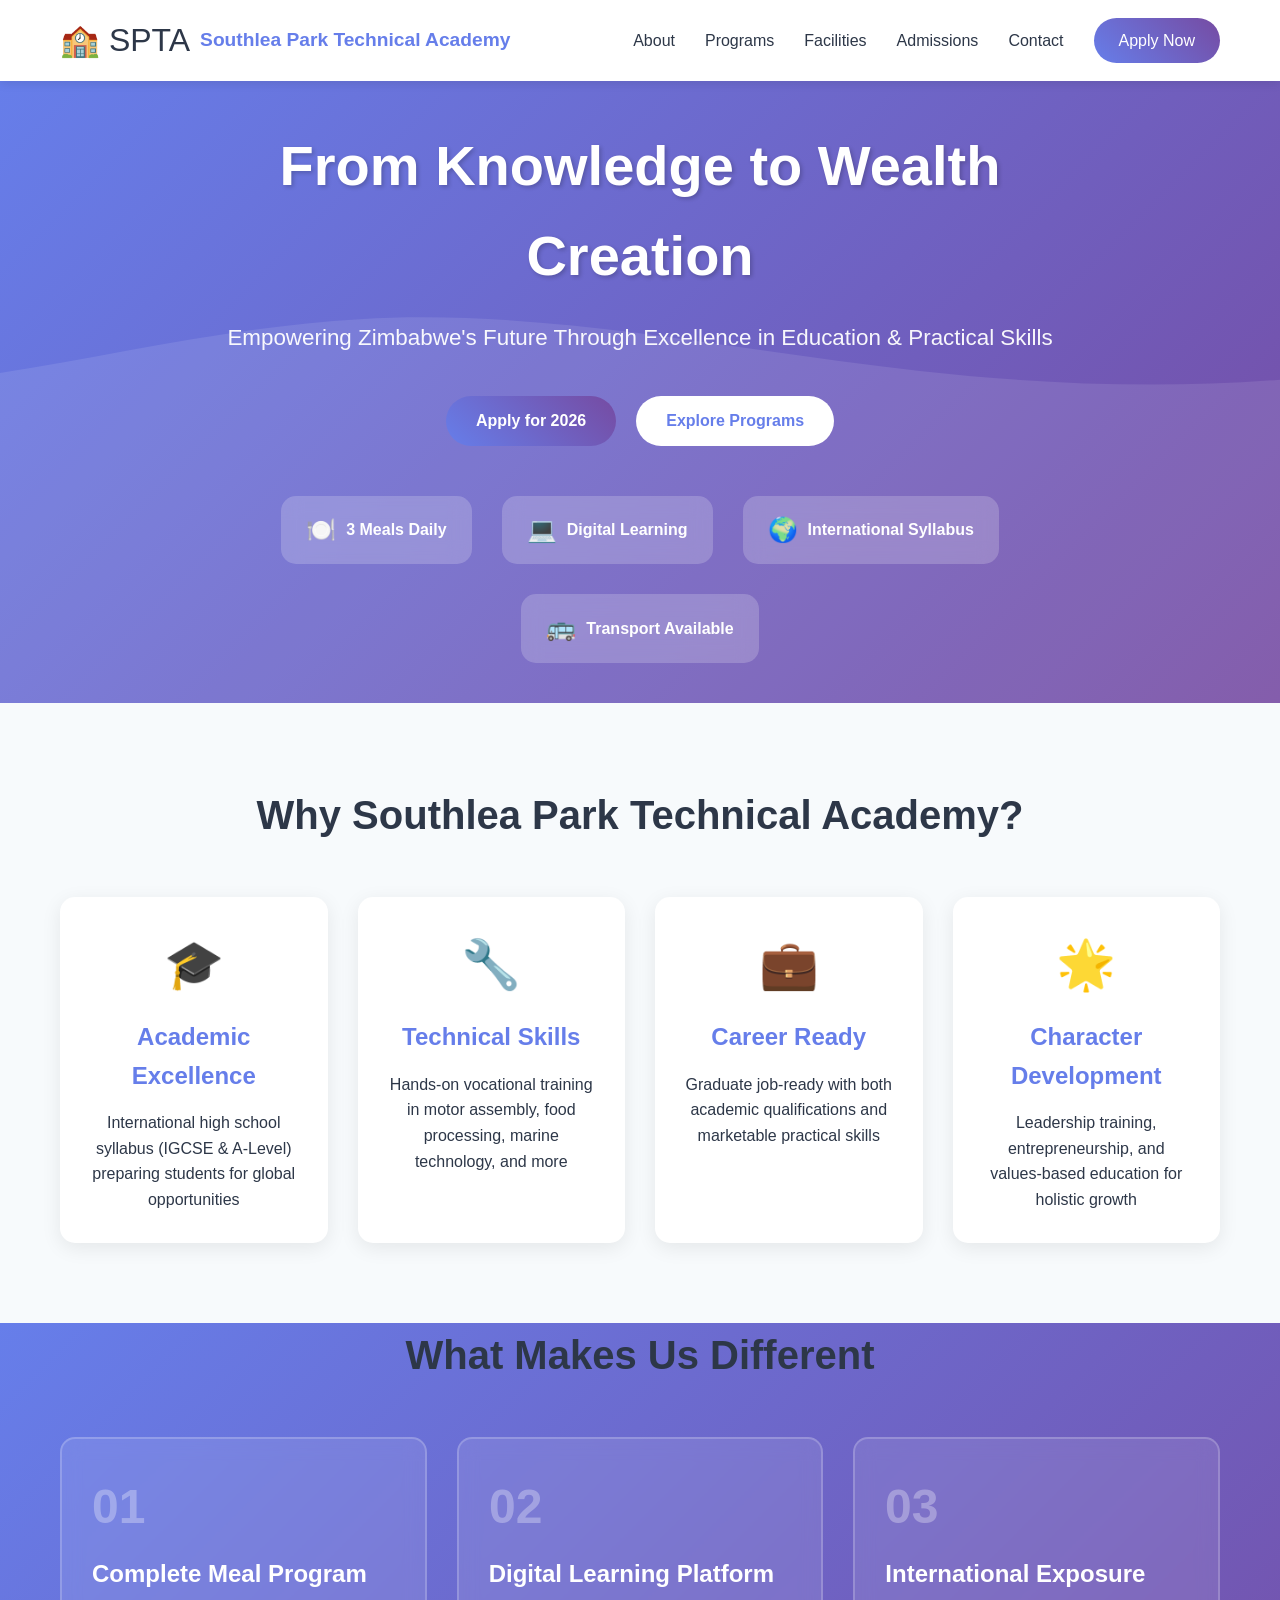
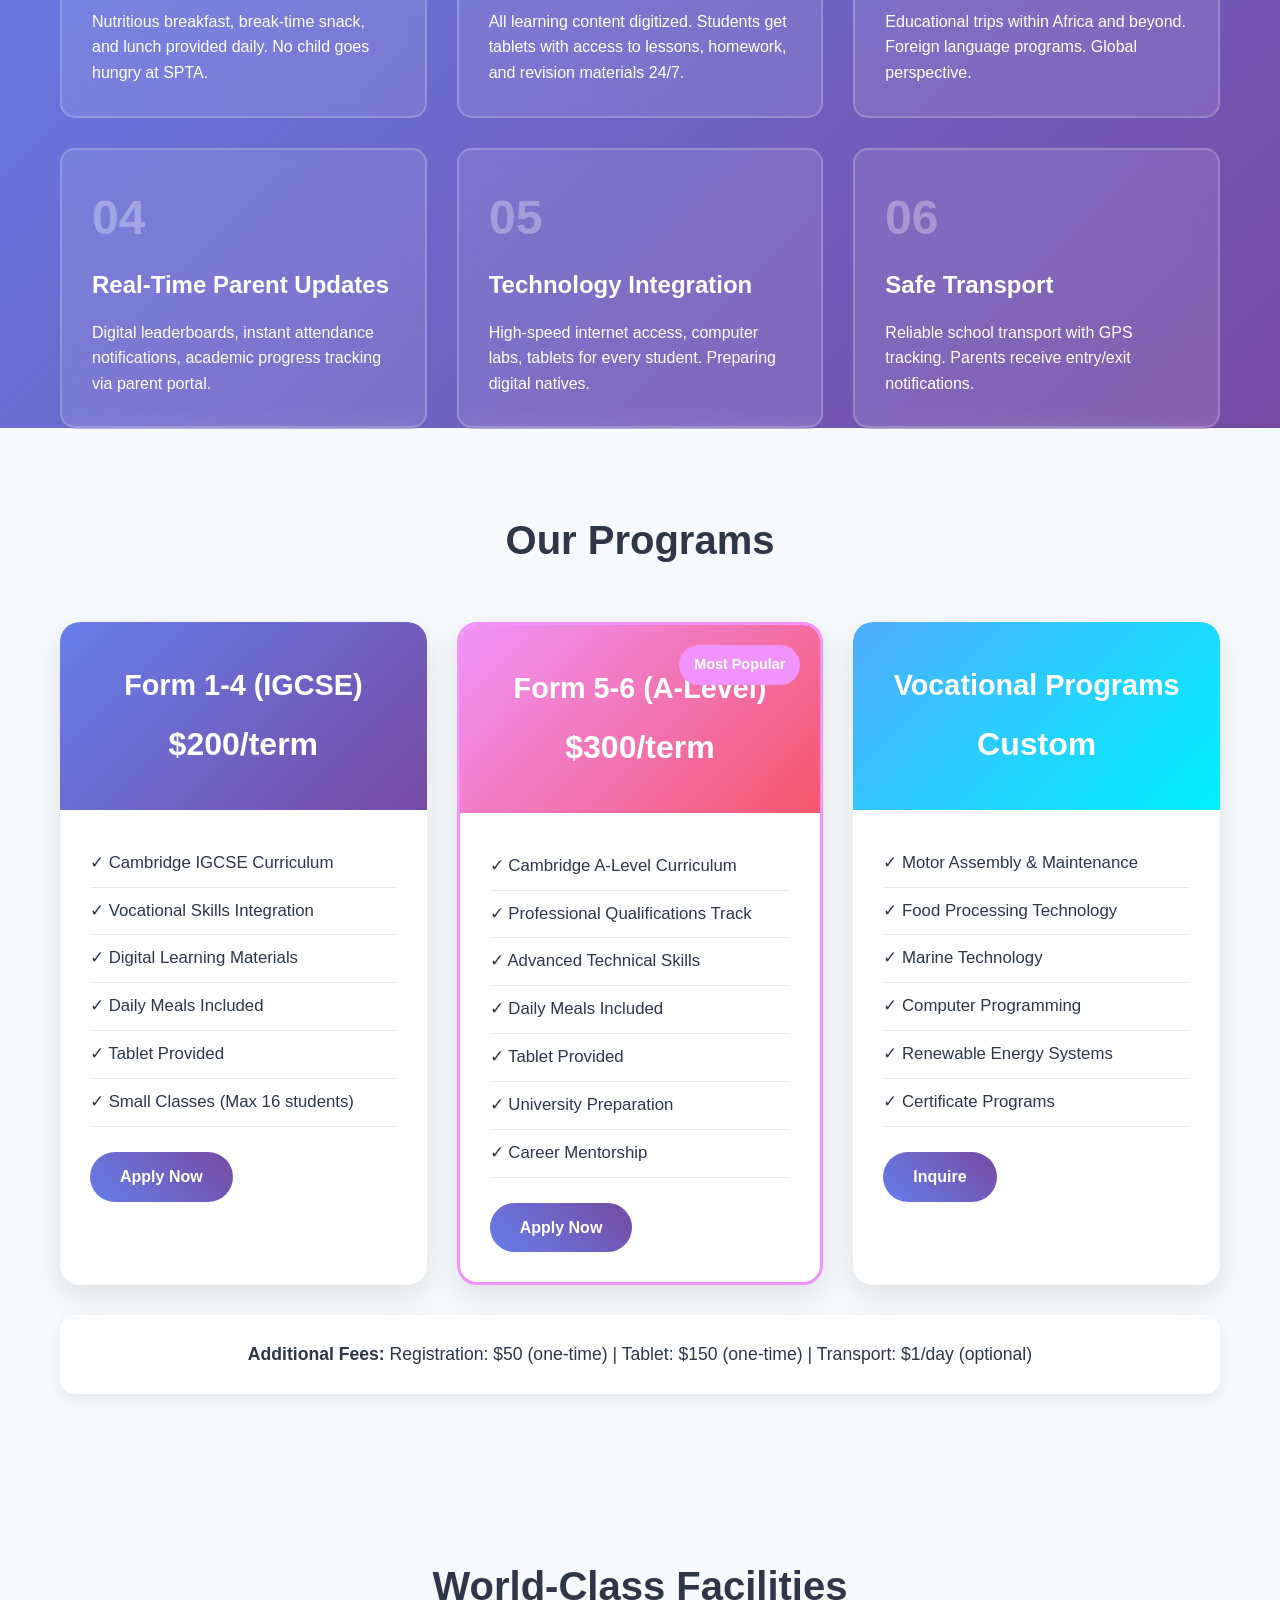
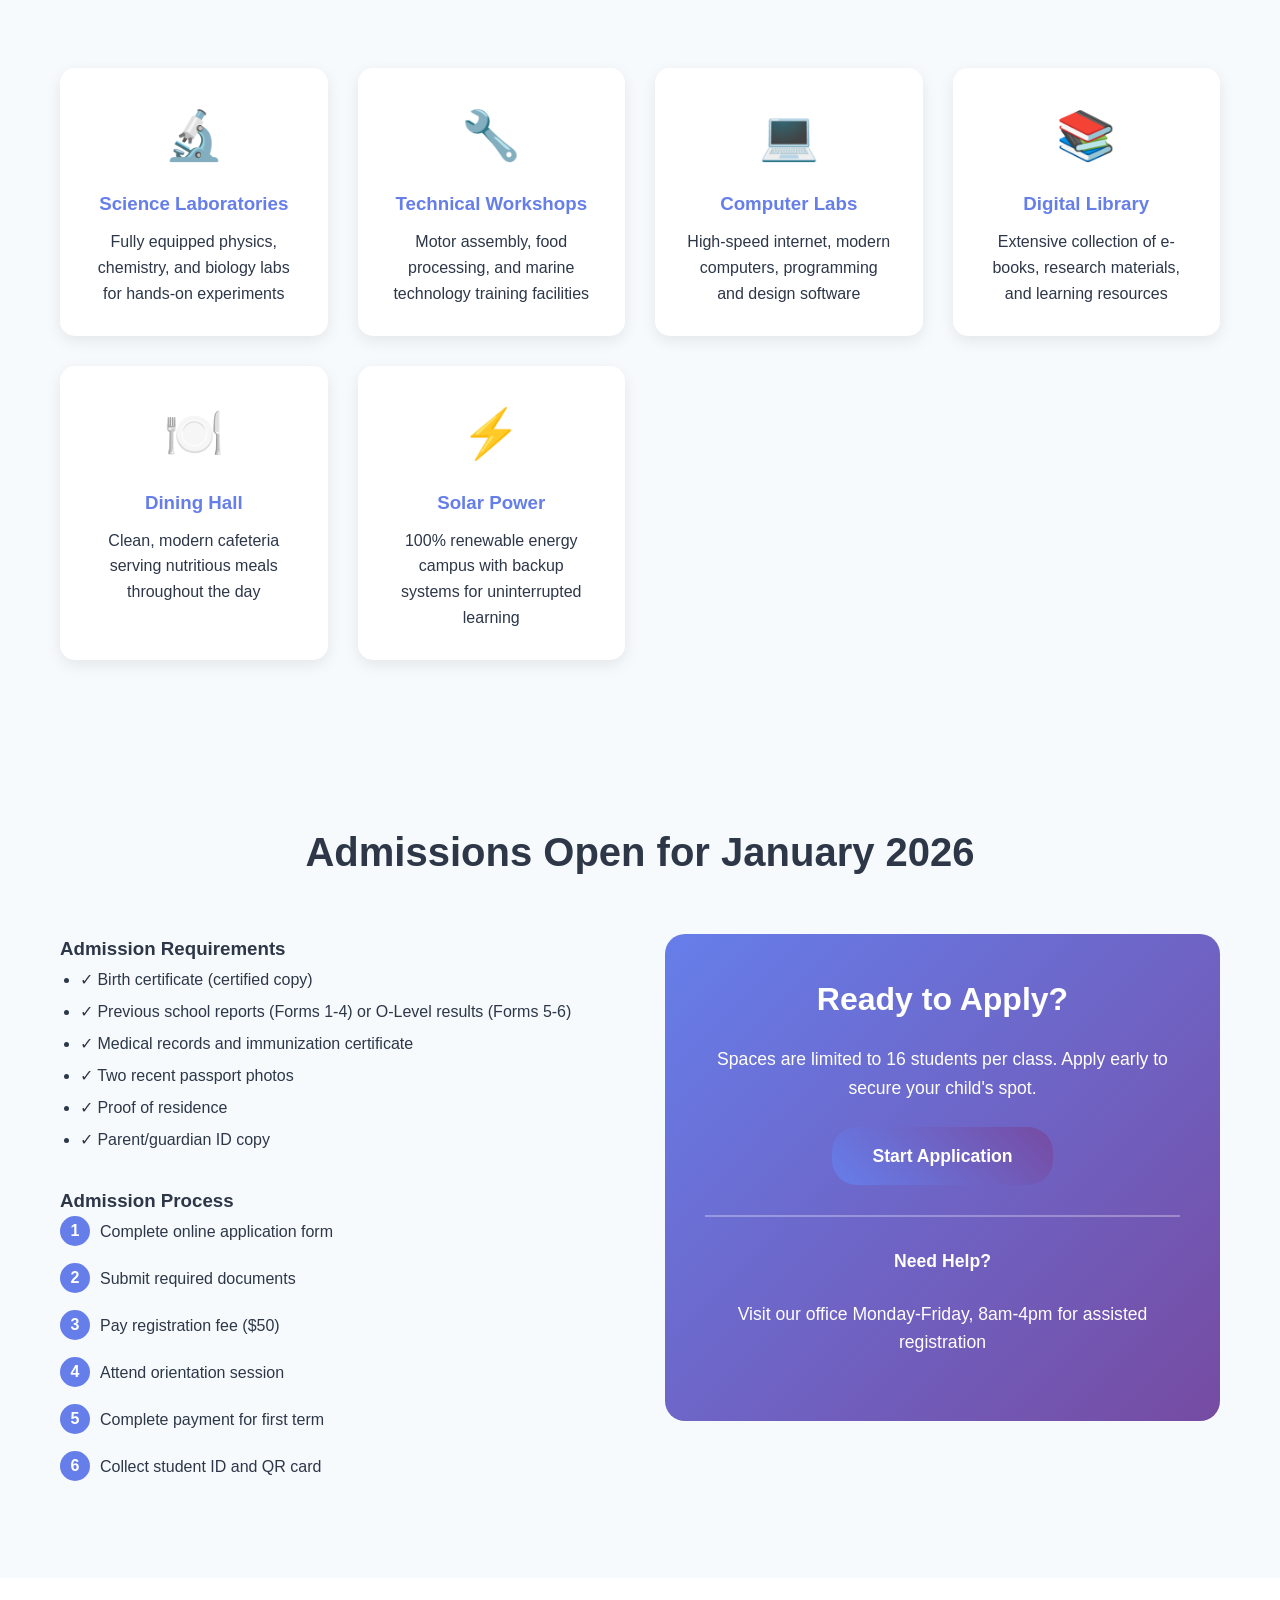
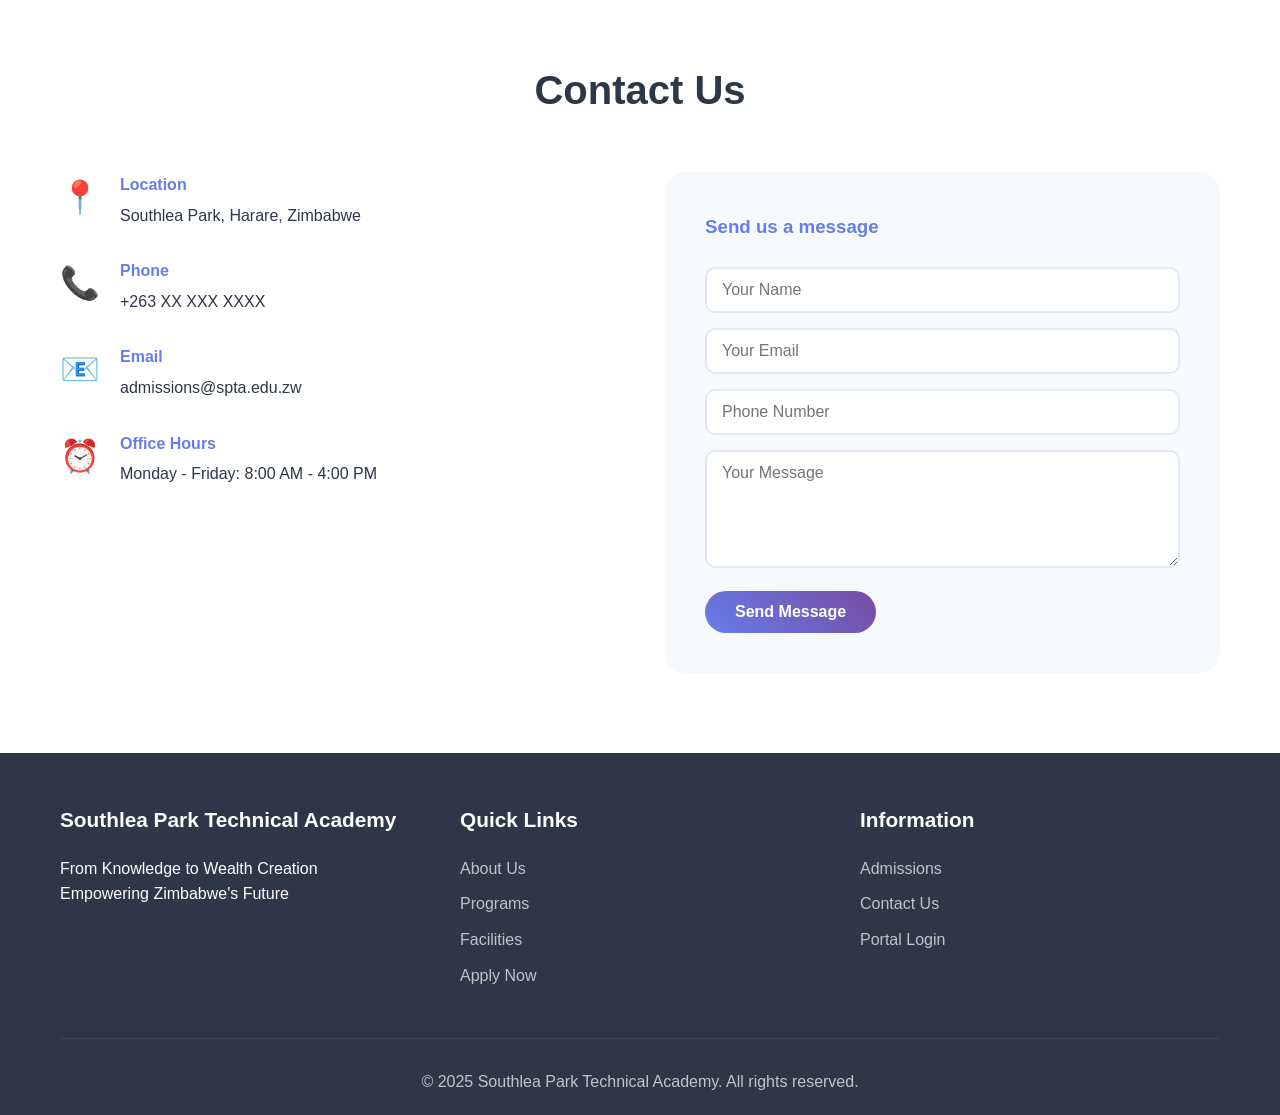
==== public/index.html @ 215d8f4e "Initial commit of school website" ====
<!DOCTYPE html>
<html lang="en">
<head>
    <meta charset="UTF-8">
    <meta name="viewport" content="width=device-width, initial-scale=1.0">
    <title>Southlea Park Technical Academy - From Knowledge to Wealth Creation</title>
    <link rel="stylesheet" href="css/styles.css">
</head>
<body>
    <!-- Navigation -->
    <nav class="navbar">
        <div class="container">
            <div class="nav-brand">
                <span class="logo">🏫 SPTA</span>
                <span class="brand-name">Southlea Park Technical Academy</span>
            </div>
            <div class="nav-links">
                <a href="#about">About</a>
                <a href="#programs">Programs</a>
                <a href="#facilities">Facilities</a>
                <a href="#admissions">Admissions</a>
                <a href="#contact">Contact</a>
                <a href="register.html" class="btn-register">Apply Now</a>
            </div>
        </div>
    </nav>

    <!-- Hero Section -->
    <section class="hero">
        <div class="hero-overlay"></div>
        <div class="hero-content">
            <h1>From Knowledge to Wealth Creation</h1>
            <p class="tagline">Empowering Zimbabwe's Future Through Excellence in Education & Practical Skills</p>
            <div class="hero-buttons">
                <a href="register.html" class="btn btn-primary">Apply for 2026</a>
                <a href="#programs" class="btn btn-secondary">Explore Programs</a>
            </div>
            <div class="hero-features">
                <div class="feature-box">
                    <span class="feature-icon">🍽️</span>
                    <span>3 Meals Daily</span>
                </div>
                <div class="feature-box">
                    <span class="feature-icon">💻</span>
                    <span>Digital Learning</span>
                </div>
                <div class="feature-box">
                    <span class="feature-icon">🌍</span>
                    <span>International Syllabus</span>
                </div>
                <div class="feature-box">
                    <span class="feature-icon">🚌</span>
                    <span>Transport Available</span>
                </div>
            </div>
        </div>
    </section>

    <!-- About Section -->
    <section id="about" class="section">
        <div class="container">
            <h2 class="section-title">Why Southlea Park Technical Academy?</h2>
            <div class="about-grid">
                <div class="about-card">
                    <div class="card-icon">🎓</div>
                    <h3>Academic Excellence</h3>
                    <p>International high school syllabus (IGCSE & A-Level) preparing students for global opportunities</p>
                </div>
                <div class="about-card">
                    <div class="card-icon">🔧</div>
                    <h3>Technical Skills</h3>
                    <p>Hands-on vocational training in motor assembly, food processing, marine technology, and more</p>
                </div>
                <div class="about-card">
                    <div class="card-icon">💼</div>
                    <h3>Career Ready</h3>
                    <p>Graduate job-ready with both academic qualifications and marketable practical skills</p>
                </div>
                <div class="about-card">
                    <div class="card-icon">🌟</div>
                    <h3>Character Development</h3>
                    <p>Leadership training, entrepreneurship, and values-based education for holistic growth</p>
                </div>
            </div>
        </div>
    </section>

    <!-- Differentiators Section -->
    <section class="differentiators">
        <div class="container">
            <h2 class="section-title">What Makes Us Different</h2>
            <div class="diff-grid">
                <div class="diff-item">
                    <span class="diff-number">01</span>
                    <h3>Complete Meal Program</h3>
                    <p>Nutritious breakfast, break-time snack, and lunch provided daily. No child goes hungry at SPTA.</p>
                </div>
                <div class="diff-item">
                    <span class="diff-number">02</span>
                    <h3>Digital Learning Platform</h3>
                    <p>All learning content digitized. Students get tablets with access to lessons, homework, and revision materials 24/7.</p>
                </div>
                <div class="diff-item">
                    <span class="diff-number">03</span>
                    <h3>International Exposure</h3>
                    <p>Educational trips within Africa and beyond. Foreign language programs. Global perspective.</p>
                </div>
                <div class="diff-item">
                    <span class="diff-number">04</span>
                    <h3>Real-Time Parent Updates</h3>
                    <p>Digital leaderboards, instant attendance notifications, academic progress tracking via parent portal.</p>
                </div>
                <div class="diff-item">
                    <span class="diff-number">05</span>
                    <h3>Technology Integration</h3>
                    <p>High-speed internet access, computer labs, tablets for every student. Preparing digital natives.</p>
                </div>
                <div class="diff-item">
                    <span class="diff-number">06</span>
                    <h3>Safe Transport</h3>
                    <p>Reliable school transport with GPS tracking. Parents receive entry/exit notifications.</p>
                </div>
            </div>
        </div>
    </section>

    <!-- Programs Section -->
    <section id="programs" class="section programs-section">
        <div class="container">
            <h2 class="section-title">Our Programs</h2>
            <div class="programs-grid">
                <div class="program-card">
                    <div class="program-header" style="background: linear-gradient(135deg, #667eea 0%, #764ba2 100%);">
                        <h3>Form 1-4 (IGCSE)</h3>
                        <p class="price">$200/term</p>
                    </div>
                    <div class="program-body">
                        <ul class="program-features">
                            <li>✓ Cambridge IGCSE Curriculum</li>
                            <li>✓ Vocational Skills Integration</li>
                            <li>✓ Digital Learning Materials</li>
                            <li>✓ Daily Meals Included</li>
                            <li>✓ Tablet Provided</li>
                            <li>✓ Small Classes (Max 16 students)</li>
                        </ul>
                        <a href="register.html" class="btn btn-primary">Apply Now</a>
                    </div>
                </div>

                <div class="program-card featured">
                    <div class="featured-badge">Most Popular</div>
                    <div class="program-header" style="background: linear-gradient(135deg, #f093fb 0%, #f5576c 100%);">
                        <h3>Form 5-6 (A-Level)</h3>
                        <p class="price">$300/term</p>
                    </div>
                    <div class="program-body">
                        <ul class="program-features">
                            <li>✓ Cambridge A-Level Curriculum</li>
                            <li>✓ Professional Qualifications Track</li>
                            <li>✓ Advanced Technical Skills</li>
                            <li>✓ Daily Meals Included</li>
                            <li>✓ Tablet Provided</li>
                            <li>✓ University Preparation</li>
                            <li>✓ Career Mentorship</li>
                        </ul>
                        <a href="register.html" class="btn btn-primary">Apply Now</a>
                    </div>
                </div>

                <div class="program-card">
                    <div class="program-header" style="background: linear-gradient(135deg, #4facfe 0%, #00f2fe 100%);">
                        <h3>Vocational Programs</h3>
                        <p class="price">Custom</p>
                    </div>
                    <div class="program-body">
                        <ul class="program-features">
                            <li>✓ Motor Assembly & Maintenance</li>
                            <li>✓ Food Processing Technology</li>
                            <li>✓ Marine Technology</li>
                            <li>✓ Computer Programming</li>
                            <li>✓ Renewable Energy Systems</li>
                            <li>✓ Certificate Programs</li>
                        </ul>
                        <a href="register.html" class="btn btn-primary">Inquire</a>
                    </div>
                </div>
            </div>

            <div class="pricing-note">
                <p><strong>Additional Fees:</strong> Registration: $50 (one-time) | Tablet: $150 (one-time) | Transport: $1/day (optional)</p>
            </div>
        </div>
    </section>

    <!-- Facilities Section -->
    <section id="facilities" class="section">
        <div class="container">
            <h2 class="section-title">World-Class Facilities</h2>
            <div class="facilities-grid">
                <div class="facility-card">
                    <span class="facility-icon">🔬</span>
                    <h3>Science Laboratories</h3>
                    <p>Fully equipped physics, chemistry, and biology labs for hands-on experiments</p>
                </div>
                <div class="facility-card">
                    <span class="facility-icon">🔧</span>
                    <h3>Technical Workshops</h3>
                    <p>Motor assembly, food processing, and marine technology training facilities</p>
                </div>
                <div class="facility-card">
                    <span class="facility-icon">💻</span>
                    <h3>Computer Labs</h3>
                    <p>High-speed internet, modern computers, programming and design software</p>
                </div>
                <div class="facility-card">
                    <span class="facility-icon">📚</span>
                    <h3>Digital Library</h3>
                    <p>Extensive collection of e-books, research materials, and learning resources</p>
                </div>
                <div class="facility-card">
                    <span class="facility-icon">🍽️</span>
                    <h3>Dining Hall</h3>
                    <p>Clean, modern cafeteria serving nutritious meals throughout the day</p>
                </div>
                <div class="facility-card">
                    <span class="facility-icon">⚡</span>
                    <h3>Solar Power</h3>
                    <p>100% renewable energy campus with backup systems for uninterrupted learning</p>
                </div>
            </div>
        </div>
    </section>

    <!-- Admissions Section -->
    <section id="admissions" class="section admissions-section">
        <div class="container">
            <h2 class="section-title">Admissions Open for January 2026</h2>
            <div class="admissions-content">
                <div class="admissions-info">
                    <h3>Admission Requirements</h3>
                    <ul class="requirements-list">
                        <li>✓ Birth certificate (certified copy)</li>
                        <li>✓ Previous school reports (Forms 1-4) or O-Level results (Forms 5-6)</li>
                        <li>✓ Medical records and immunization certificate</li>
                        <li>✓ Two recent passport photos</li>
                        <li>✓ Proof of residence</li>
                        <li>✓ Parent/guardian ID copy</li>
                    </ul>
                    
                    <h3 style="margin-top: 30px;">Admission Process</h3>
                    <ol class="process-list">
                        <li>Complete online application form</li>
                        <li>Submit required documents</li>
                        <li>Pay registration fee ($50)</li>
                        <li>Attend orientation session</li>
                        <li>Complete payment for first term</li>
                        <li>Collect student ID and QR card</li>
                    </ol>
                </div>
                
                <div class="admissions-cta">
                    <div class="cta-box">
                        <h3>Ready to Apply?</h3>
                        <p>Spaces are limited to 16 students per class. Apply early to secure your child's spot.</p>
                        <a href="register.html" class="btn btn-large btn-primary">Start Application</a>
                        
                        <div class="cta-note">
                            <p><strong>Need Help?</strong></p>
                            <p>Visit our office Monday-Friday, 8am-4pm for assisted registration</p>
                        </div>
                    </div>
                </div>
            </div>
        </div>
    </section>

    <!-- Contact Section -->
    <section id="contact" class="section contact-section">
        <div class="container">
            <h2 class="section-title">Contact Us</h2>
            <div class="contact-grid">
                <div class="contact-info">
                    <div class="contact-item">
                        <span class="contact-icon">📍</span>
                        <div>
                            <h4>Location</h4>
                            <p>Southlea Park, Harare, Zimbabwe</p>
                        </div>
                    </div>
                    <div class="contact-item">
                        <span class="contact-icon">📞</span>
                        <div>
                            <h4>Phone</h4>
                            <p>+263 XX XXX XXXX</p>
                        </div>
                    </div>
                    <div class="contact-item">
                        <span class="contact-icon">📧</span>
                        <div>
                            <h4>Email</h4>
                            <p>admissions@spta.edu.zw</p>
                        </div>
                    </div>
                    <div class="contact-item">
                        <span class="contact-icon">⏰</span>
                        <div>
                            <h4>Office Hours</h4>
                            <p>Monday - Friday: 8:00 AM - 4:00 PM</p>
                        </div>
                    </div>
                </div>
                
                <div class="contact-form">
                    <h3>Send us a message</h3>
                    <form id="contactForm">
                        <input type="text" placeholder="Your Name" required>
                        <input type="email" placeholder="Your Email" required>
                        <input type="tel" placeholder="Phone Number" required>
                        <textarea rows="5" placeholder="Your Message" required></textarea>
                        <button type="submit" class="btn btn-primary">Send Message</button>
                    </form>
                </div>
            </div>
        </div>
    </section>

    <!-- Footer -->
    <footer class="footer">
        <div class="container">
            <div class="footer-content">
                <div class="footer-section">
                    <h4>Southlea Park Technical Academy</h4>
                    <p>From Knowledge to Wealth Creation</p>
                    <p>Empowering Zimbabwe's Future</p>
                </div>
                <div class="footer-section">
                    <h4>Quick Links</h4>
                    <a href="#about">About Us</a>
                    <a href="#programs">Programs</a>
                    <a href="#facilities">Facilities</a>
                    <a href="register.html">Apply Now</a>
                </div>
                <div class="footer-section">
                    <h4>Information</h4>
                    <a href="#admissions">Admissions</a>
                    <a href="#contact">Contact Us</a>
                    <a href="login.html">Portal Login</a>
                </div>
            </div>
            <div class="footer-bottom">
                <p>&copy; 2025 Southlea Park Technical Academy. All rights reserved.</p>
            </div>
        </div>
    </footer>

    <script src="js/public.js"></script>
</body>
</html>
---- public/css/styles.css ----
/* ===== GLOBAL STYLES ===== */
* {
    margin: 0;
    padding: 0;
    box-sizing: border-box;
}

:root {
    --primary: #667eea;
    --primary-dark: #5a67d8;
    --secondary: #764ba2;
    --accent: #f093fb;
    --success: #00b894;
    --warning: #fdcb6e;
    --danger: #ff6b6b;
    --dark: #2d3748;
    --light: #f7fafc;
    --gray: #e2e8f0;
}

body {
    font-family: 'Segoe UI', Tahoma, Geneva, Verdana, sans-serif;
    line-height: 1.6;
    color: var(--dark);
    background: var(--light);
}

.container {
    max-width: 1200px;
    margin: 0 auto;
    padding: 0 20px;
}

/* ===== NAVIGATION ===== */
.navbar {
    background: white;
    box-shadow: 0 2px 10px rgba(0,0,0,0.1);
    position: sticky;
    top: 0;
    z-index: 1000;
    padding: 15px 0;
}

.navbar .container {
    display: flex;
    justify-content: space-between;
    align-items: center;
}

.nav-brand {
    display: flex;
    align-items: center;
    gap: 10px;
}

.logo {
    font-size: 2rem;
}

.brand-name {
    font-weight: 700;
    font-size: 1.2rem;
    color: var(--primary);
}

.nav-links {
    display: flex;
    gap: 30px;
    align-items: center;
}

.nav-links a {
    text-decoration: none;
    color: var(--dark);
    font-weight: 500;
    transition: color 0.3s;
}

.nav-links a:hover {
    color: var(--primary);
}

.btn-register {
    background: linear-gradient(45deg, var(--primary), var(--secondary));
    color: white !important;
    padding: 10px 25px;
    border-radius: 25px;
    font-weight: 600;
}

/* ===== HERO SECTION ===== */
.hero {
    position: relative;
    min-height: 600px;
    background: linear-gradient(135deg, #667eea 0%, #764ba2 100%);
    display: flex;
    align-items: center;
    justify-content: center;
    text-align: center;
    color: white;
    overflow: hidden;
}

.hero-overlay {
    position: absolute;
    top: 0;
    left: 0;
    right: 0;
    bottom: 0;
    background: url('data:image/svg+xml,<svg xmlns="http://www.w3.org/2000/svg" viewBox="0 0 1440 320"><path fill="%23ffffff" fill-opacity="0.1" d="M0,96L48,112C96,128,192,160,288,160C384,160,480,128,576,122.7C672,117,768,139,864,149.3C960,160,1056,160,1152,138.7C1248,117,1344,75,1392,53.3L1440,32L1440,320L1392,320C1344,320,1248,320,1152,320C1056,320,960,320,864,320C768,320,672,320,576,320C480,320,384,320,288,320C192,320,96,320,48,320L0,320Z"></path></svg>') no-repeat bottom;
    background-size: cover;
}

.hero-content {
    position: relative;
    z-index: 1;
    max-width: 900px;
    padding: 40px 20px;
}

.hero h1 {
    font-size: 3.5rem;
    font-weight: 800;
    margin-bottom: 20px;
    text-shadow: 2px 2px 4px rgba(0,0,0,0.2);
}

.tagline {
    font-size: 1.4rem;
    margin-bottom: 40px;
    opacity: 0.95;
}

.hero-buttons {
    display: flex;
    gap: 20px;
    justify-content: center;
    margin-bottom: 50px;
}

.hero-features {
    display: flex;
    gap: 30px;
    justify-content: center;
    flex-wrap: wrap;
}

.feature-box {
    background: rgba(255,255,255,0.2);
    backdrop-filter: blur(10px);
    padding: 15px 25px;
    border-radius: 15px;
    display: flex;
    align-items: center;
    gap: 10px;
    font-weight: 600;
}

.feature-icon {
    font-size: 1.5rem;
}

/* ===== BUTTONS ===== */
.btn {
    display: inline-block;
    padding: 12px 30px;
    border-radius: 25px;
    font-weight: 600;
    text-decoration: none;
    transition: all 0.3s ease;
    border: none;
    cursor: pointer;
    font-size: 1rem;
}

.btn-primary {
    background: linear-gradient(45deg, var(--primary), var(--secondary));
    color: white;
}

.btn-primary:hover {
    transform: translateY(-2px);
    box-shadow: 0 10px 25px rgba(102, 126, 234, 0.4);
}

.btn-secondary {
    background: white;
    color: var(--primary);
}

.btn-secondary:hover {
    background: var(--light);
}

.btn-large {
    padding: 15px 40px;
    font-size: 1.1rem;
}

/* ===== SECTIONS ===== */
.section {
    padding: 80px 0;
}

.section-title {
    text-align: center;
    font-size: 2.5rem;
    font-weight: 800;
    margin-bottom: 50px;
    color: var(--dark);
}

/* ===== ABOUT SECTION ===== */
.about-grid {
    display: grid;
    grid-template-columns: repeat(auto-fit, minmax(250px, 1fr));
    gap: 30px;
}

.about-card {
    background: white;
    padding: 30px;
    border-radius: 15px;
    box-shadow: 0 5px 20px rgba(0,0,0,0.08);
    text-align: center;
    transition: transform 0.3s;
}

.about-card:hover {
    transform: translateY(-5px);
}

.card-icon {
    font-size: 3rem;
    margin-bottom: 15px;
}

.about-card h3 {
    font-size: 1.5rem;
    margin-bottom: 15px;
    color: var(--primary);
}

/* ===== DIFFERENTIATORS ===== */
.differentiators {
    background: linear-gradient(135deg, #667eea 0%, #764ba2 100%);
    color: white;
}

.diff-grid {
    display: grid;
    grid-template-columns: repeat(auto-fit, minmax(300px, 1fr));
    gap: 30px;
}

.diff-item {
    background: rgba(255,255,255,0.1);
    backdrop-filter: blur(10px);
    padding: 30px;
    border-radius: 15px;
    border: 2px solid rgba(255,255,255,0.2);
}

.diff-number {
    display: inline-block;
    font-size: 3rem;
    font-weight: 800;
    opacity: 0.3;
    margin-bottom: 10px;
}

.diff-item h3 {
    font-size: 1.5rem;
    margin-bottom: 15px;
}

/* ===== PROGRAMS ===== */
.programs-section {
    background: var(--light);
}

.programs-grid {
    display: grid;
    grid-template-columns: repeat(auto-fit, minmax(300px, 1fr));
    gap: 30px;
    margin-bottom: 30px;
}

.program-card {
    background: white;
    border-radius: 20px;
    box-shadow: 0 10px 30px rgba(0,0,0,0.1);
    overflow: hidden;
    transition: transform 0.3s;
    position: relative;
}

.program-card:hover {
    transform: translateY(-10px);
}

.program-card.featured {
    border: 3px solid var(--accent);
}

.featured-badge {
    position: absolute;
    top: 20px;
    right: 20px;
    background: var(--accent);
    color: white;
    padding: 8px 15px;
    border-radius: 20px;
    font-size: 0.9rem;
    font-weight: 600;
    z-index: 1;
}

.program-header {
    padding: 40px 30px;
    text-align: center;
    color: white;
}

.program-header h3 {
    font-size: 1.8rem;
    margin-bottom: 10px;
}

.price {
    font-size: 2rem;
    font-weight: 800;
}

.program-body {
    padding: 30px;
}

.program-features {
    list-style: none;
    margin-bottom: 25px;
}

.program-features li {
    padding: 10px 0;
    border-bottom: 1px solid var(--gray);
    font-size: 1.05rem;
}

.pricing-note {
    background: white;
    padding: 25px;
    border-radius: 15px;
    text-align: center;
    box-shadow: 0 5px 15px rgba(0,0,0,0.08);
    font-size: 1.1rem;
}

/* ===== FACILITIES ===== */
.facilities-grid {
    display: grid;
    grid-template-columns: repeat(auto-fit, minmax(250px, 1fr));
    gap: 30px;
}

.facility-card {
    background: white;
    padding: 30px;
    border-radius: 15px;
    text-align: center;
    box-shadow: 0 5px 15px rgba(0,0,0,0.08);
    transition: transform 0.3s;
}

.facility-card:hover {
    transform: translateY(-5px);
}

.facility-icon {
    font-size: 3rem;
    display: block;
    margin-bottom: 15px;
}

.facility-card h3 {
    color: var(--primary);
    margin-bottom: 10px;
}

/* ===== ADMISSIONS ===== */
.admissions-section {
    background: var(--light);
}

.admissions-content {
    display: grid;
    grid-template-columns: 1fr 1fr;
    gap: 50px;
}

.requirements-list, .process-list {
    margin-left: 20px;
    line-height: 2;
}

.process-list {
    counter-reset: item;
    list-style: none;
    margin-left: 0;
}

.process-list li {
    counter-increment: item;
    margin-bottom: 15px;
    padding-left: 40px;
    position: relative;
}

.process-list li::before {
    content: counter(item);
    position: absolute;
    left: 0;
    top: 0;
    background: var(--primary);
    color: white;
    width: 30px;
    height: 30px;
    border-radius: 50%;
    display: flex;
    align-items: center;
    justify-content: center;
    font-weight: 700;
}

.cta-box {
    background: linear-gradient(135deg, var(--primary) 0%, var(--secondary) 100%);
    color: white;
    padding: 40px;
    border-radius: 20px;
    text-align: center;
}

.cta-box h3 {
    font-size: 2rem;
    margin-bottom: 20px;
}

.cta-box p {
    margin-bottom: 25px;
    font-size: 1.1rem;
}

.cta-note {
    margin-top: 30px;
    padding-top: 30px;
    border-top: 2px solid rgba(255,255,255,0.3);
}

/* ===== CONTACT ===== */
.contact-section {
    background: white;
}

.contact-grid {
    display: grid;
    grid-template-columns: 1fr 1fr;
    gap: 50px;
}

.contact-item {
    display: flex;
    gap: 20px;
    margin-bottom: 30px;
}

.contact-icon {
    font-size: 2rem;
}

.contact-item h4 {
    color: var(--primary);
    margin-bottom: 5px;
}

.contact-form {
    background: var(--light);
    padding: 40px;
    border-radius: 20px;
}

.contact-form h3 {
    margin-bottom: 25px;
    color: var(--primary);
}

.contact-form input,
.contact-form textarea {
    width: 100%;
    padding: 12px 15px;
    margin-bottom: 15px;
    border: 2px solid var(--gray);
    border-radius: 10px;
    font-family: inherit;
    font-size: 1rem;
}

.contact-form input:focus,
.contact-form textarea:focus {
    outline: none;
    border-color: var(--primary);
}

/* ===== FOOTER ===== */
.footer {
    background: var(--dark);
    color: white;
    padding: 50px 0 20px;
}

.footer-content {
    display: grid;
    grid-template-columns: repeat(auto-fit, minmax(200px, 1fr));
    gap: 40px;
    margin-bottom: 40px;
}

.footer-section h4 {
    margin-bottom: 20px;
    font-size: 1.3rem;
}

.footer-section a {
    display: block;
    color: rgba(255,255,255,0.7);
    text-decoration: none;
    margin-bottom: 10px;
    transition: color 0.3s;
}

.footer-section a:hover {
    color: white;
}

.footer-bottom {
    text-align: center;
    padding-top: 30px;
    border-top: 1px solid rgba(255,255,255,0.1);
    opacity: 0.7;
}

/* ===== DASHBOARD STYLES ===== */
.dashboard-container {
    min-height: 100vh;
    display: flex;
}

.sidebar {
    width: 250px;
    background: linear-gradient(180deg, var(--primary) 0%, var(--secondary) 100%);
    color: white;
    padding: 30px 20px;
    position: fixed;
    height: 100vh;
    overflow-y: auto;
}

.sidebar-header {
    text-align: center;
    margin-bottom: 40px;
}

.sidebar-logo {
    font-size: 2.5rem;
    margin-bottom: 10px;
}

.sidebar-title {
    font-weight: 700;
    font-size: 1.2rem;
}

.sidebar-menu {
    list-style: none;
}

.menu-item {
    margin-bottom: 10px;
}

.menu-item a {
    display: flex;
    align-items: center;
    gap: 15px;
    color: white;
    text-decoration: none;
    padding: 12px 15px;
    border-radius: 10px;
    transition: background 0.3s;
}

.menu-item a:hover {
    background: rgba(255,255,255,0.2);
}

.menu-item.active a {
    background: rgba(255,255,255,0.3);
}

.main-content {
    margin-left: 250px;
    flex: 1;
    padding: 30px;
    background: var(--light);
}

.dashboard-header {
    background: white;
    padding: 25px 30px;
    border-radius: 15px;
    margin-bottom: 30px;
    box-shadow: 0 2px 10px rgba(0,0,0,0.05);
    display: flex;
    justify-content: space-between;
    align-items: center;
}

.welcome-text h1 {
    font-size: 2rem;
    color: var(--dark);
    margin-bottom: 5px;
}

.welcome-text p {
    color: #718096;
}

.header-actions {
    display: flex;
    gap: 15px;
}

/* ===== CARDS ===== */
.card-grid {
    display: grid;
    grid-template-columns: repeat(auto-fit, minmax(250px, 1fr));
    gap: 25px;
    margin-bottom: 30px;
}

.stat-card {
    background: white;
    padding: 25px;
    border-radius: 15px;
    box-shadow: 0 2px 10px rgba(0,0,0,0.05);
}

.stat-header {
    display: flex;
    justify-content: space-between;
    align-items: center;
    margin-bottom: 15px;
}

.stat-icon {
    width: 50px;
    height: 50px;
    border-radius: 12px;
    display: flex;
    align-items: center;
    justify-content: center;
    font-size: 1.5rem;
}

.stat-value {
    font-size: 2.5rem;
    font-weight: 800;
    color: var(--dark);
    margin-bottom: 5px;
}

.stat-label {
    color: #718096;
    font-size: 0.9rem;
}

/* ===== FORMS ===== */
.form-card {
    background: white;
    padding: 30px;
    border-radius: 15px;
    box-shadow: 0 2px 10px rgba(0,0,0,0.05);
    margin-bottom: 30px;
}

.form-card h2 {
    margin-bottom: 25px;
    color: var(--primary);
}

.form-grid {
    display: grid;
    grid-template-columns: repeat(auto-fit, minmax(250px, 1fr));
    gap: 20px;
}

.form-group {
    margin-bottom: 20px;
}

.form-group label {
    display: block;
    margin-bottom: 8px;
    font-weight: 600;
    color: var(--dark);
}

.form-control {
    width: 100%;
    padding: 12px 15px;
    border: 2px solid var(--gray);
    border-radius: 10px;
    font-size: 1rem;
    font-family: inherit;
    transition: border-color 0.3s;
}

.form-control:focus {
    outline: none;
    border-color: var(--primary);
}

select.form-control {
    cursor: pointer;
}

/* ===== TABLES ===== */
.table-container {
    background: white;
    border-radius: 15px;
    box-shadow: 0 2px 10px rgba(0,0,0,0.05);
    overflow: hidden;
}

.data-table {
    width: 100%;
    border-collapse: collapse;
}

.data-table thead {
    background: linear-gradient(45deg, var(--primary), var(--secondary));
    color: white;
}

.data-table th {
    padding: 15px;
    text-align: left;
    font-weight: 600;
}

.data-table td {
    padding: 15px;
    border-bottom: 1px solid var(--gray);
}

.data-table tbody tr:hover {
    background: var(--light);
}

/* ===== RESPONSIVE ===== */
@media (max-width: 768px) {
    .hero h1 {
        font-size: 2rem;
    }
    
    .tagline {
        font-size: 1.1rem;
    }
    
    .hero-buttons {
        flex-direction: column;
    }
    
    .nav-links {
        display: none;
    }
    
    .admissions-content,
    .contact-grid {
        grid-template-columns: 1fr;
    }
    
    .programs-grid {
        grid-template-columns: 1fr;
    }
    
    .dashboard-container {
        flex-direction: column;
    }
    
    .sidebar {
        width: 100%;
        position: relative;
        height: auto;
    }
    
    .main-content {
        margin-left: 0;
    }
}

/* ===== UTILITIES ===== */
.text-center { text-align: center; }
.text-right { text-align: right; }
.mt-20 { margin-top: 20px; }
.mb-20 { margin-bottom: 20px; }
.hidden { display: none; }

/* ===== ALERTS ===== */
.alert {
    padding: 15px 20px;
    border-radius: 10px;
    margin-bottom: 20px;
}

.alert-success {
    background: #d4edda;
    color: #155724;
    border: 1px solid #c3e6cb;
}

.alert-danger {
    background: #f8d7da;
    color: #721c24;
    border: 1px solid #f5c6cb;
}

.alert-warning {
    background: #fff3cd;
    color: #856404;
    border: 1px solid #ffeaa7;
}

.alert-info {
    background: #d1ecf1;
    color: #0c5460;
    border: 1px solid #bee5eb;
}
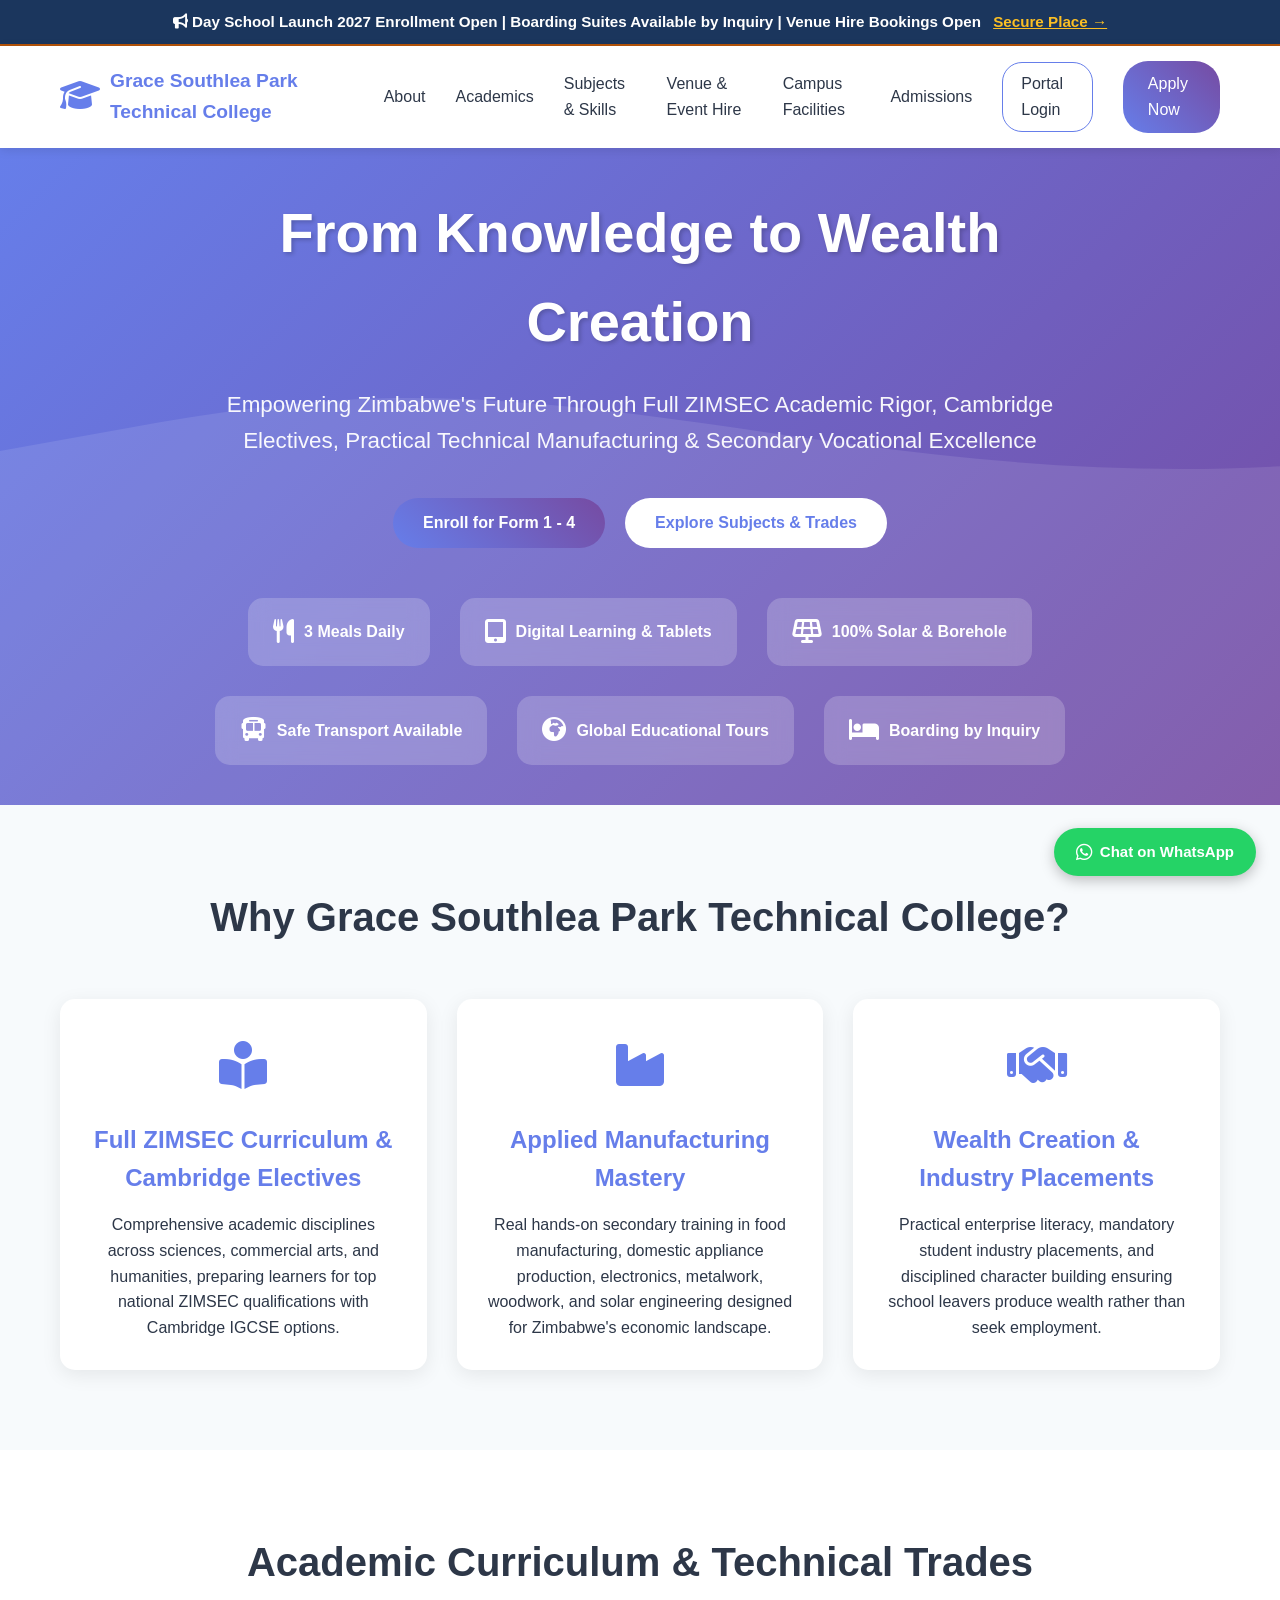
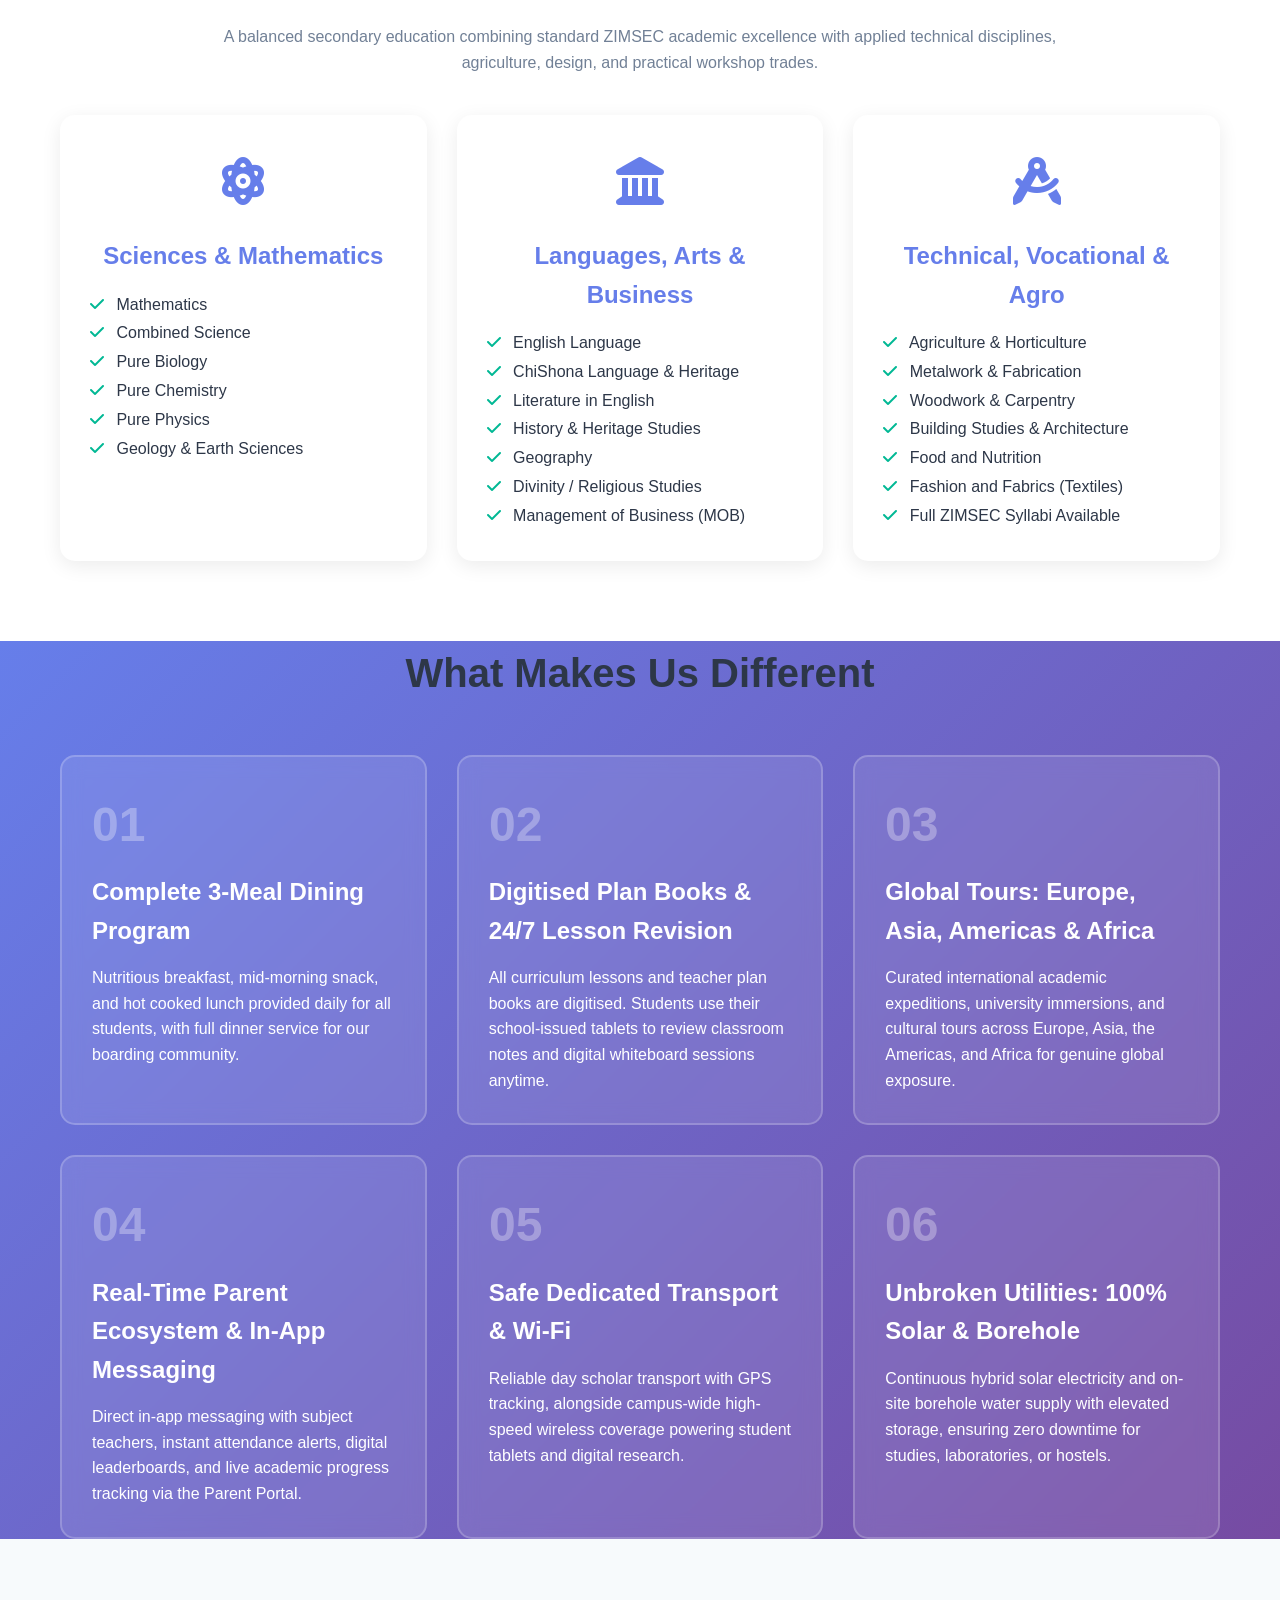
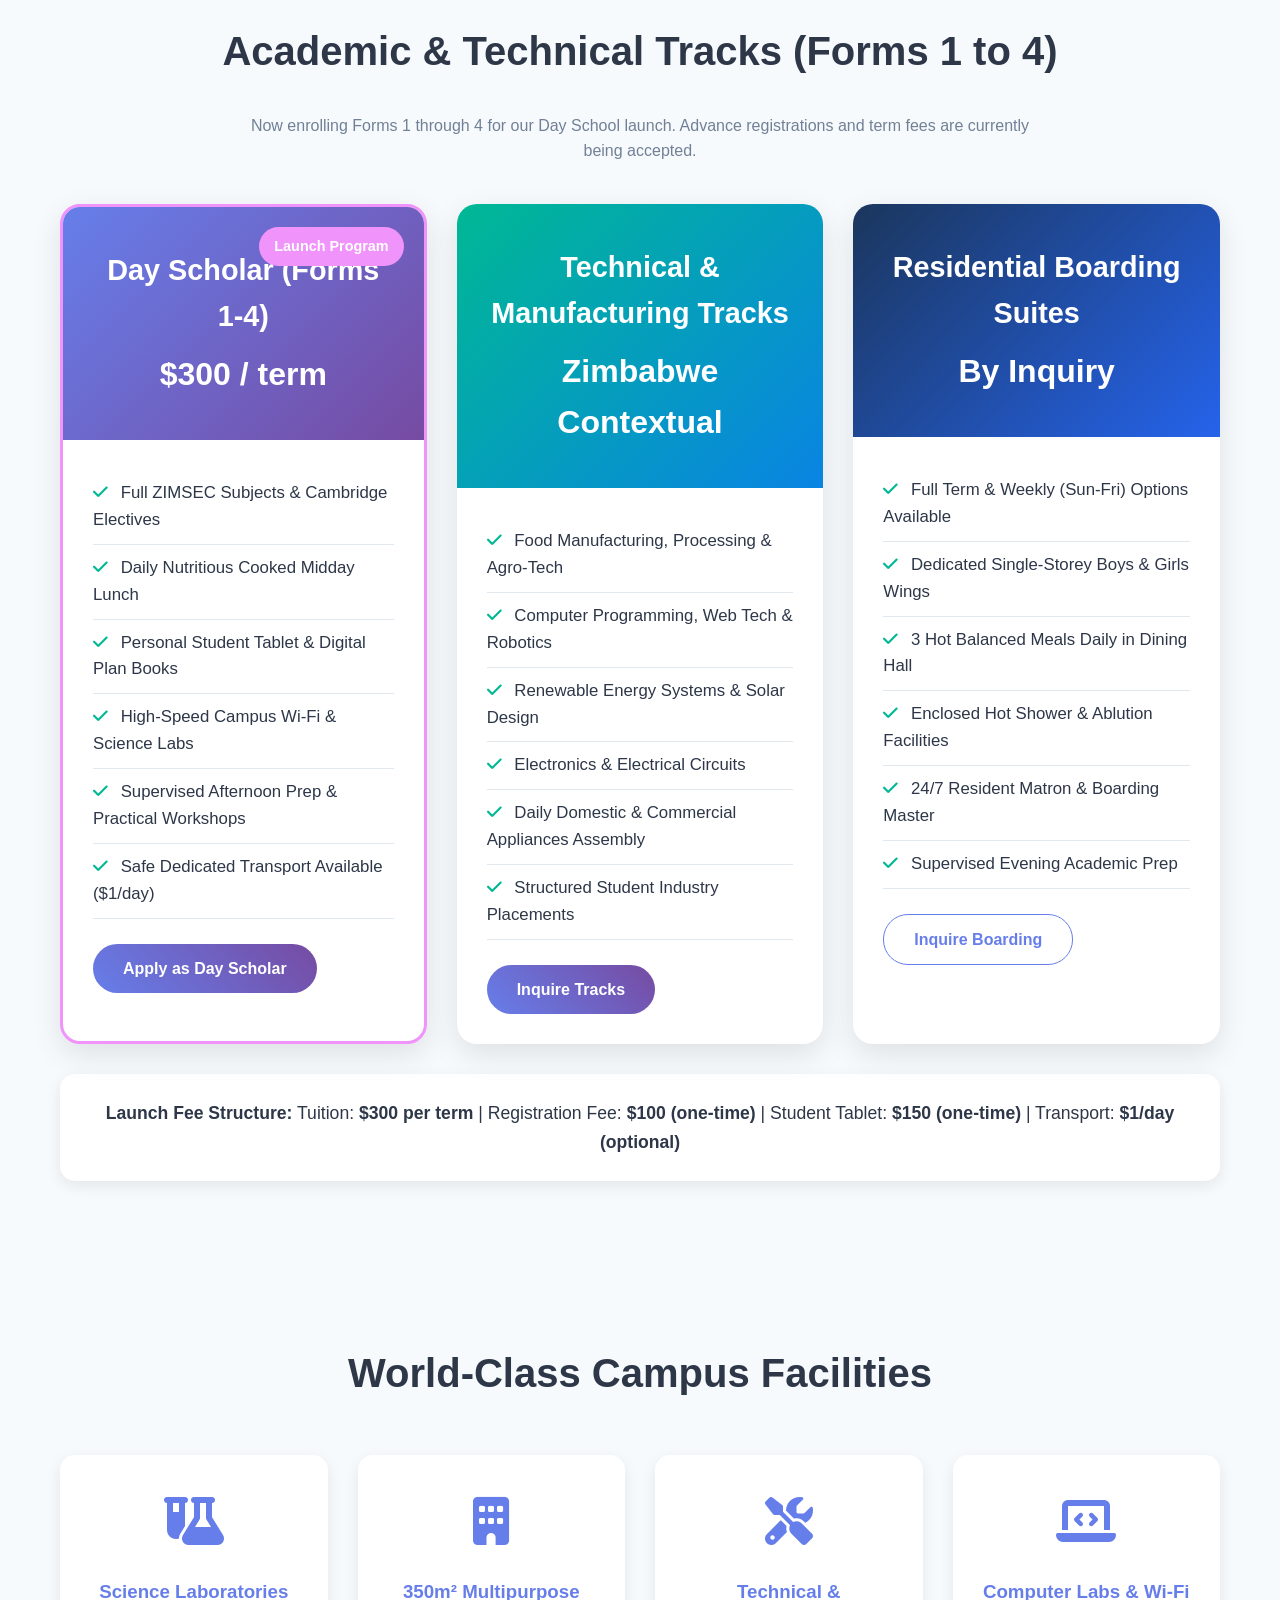
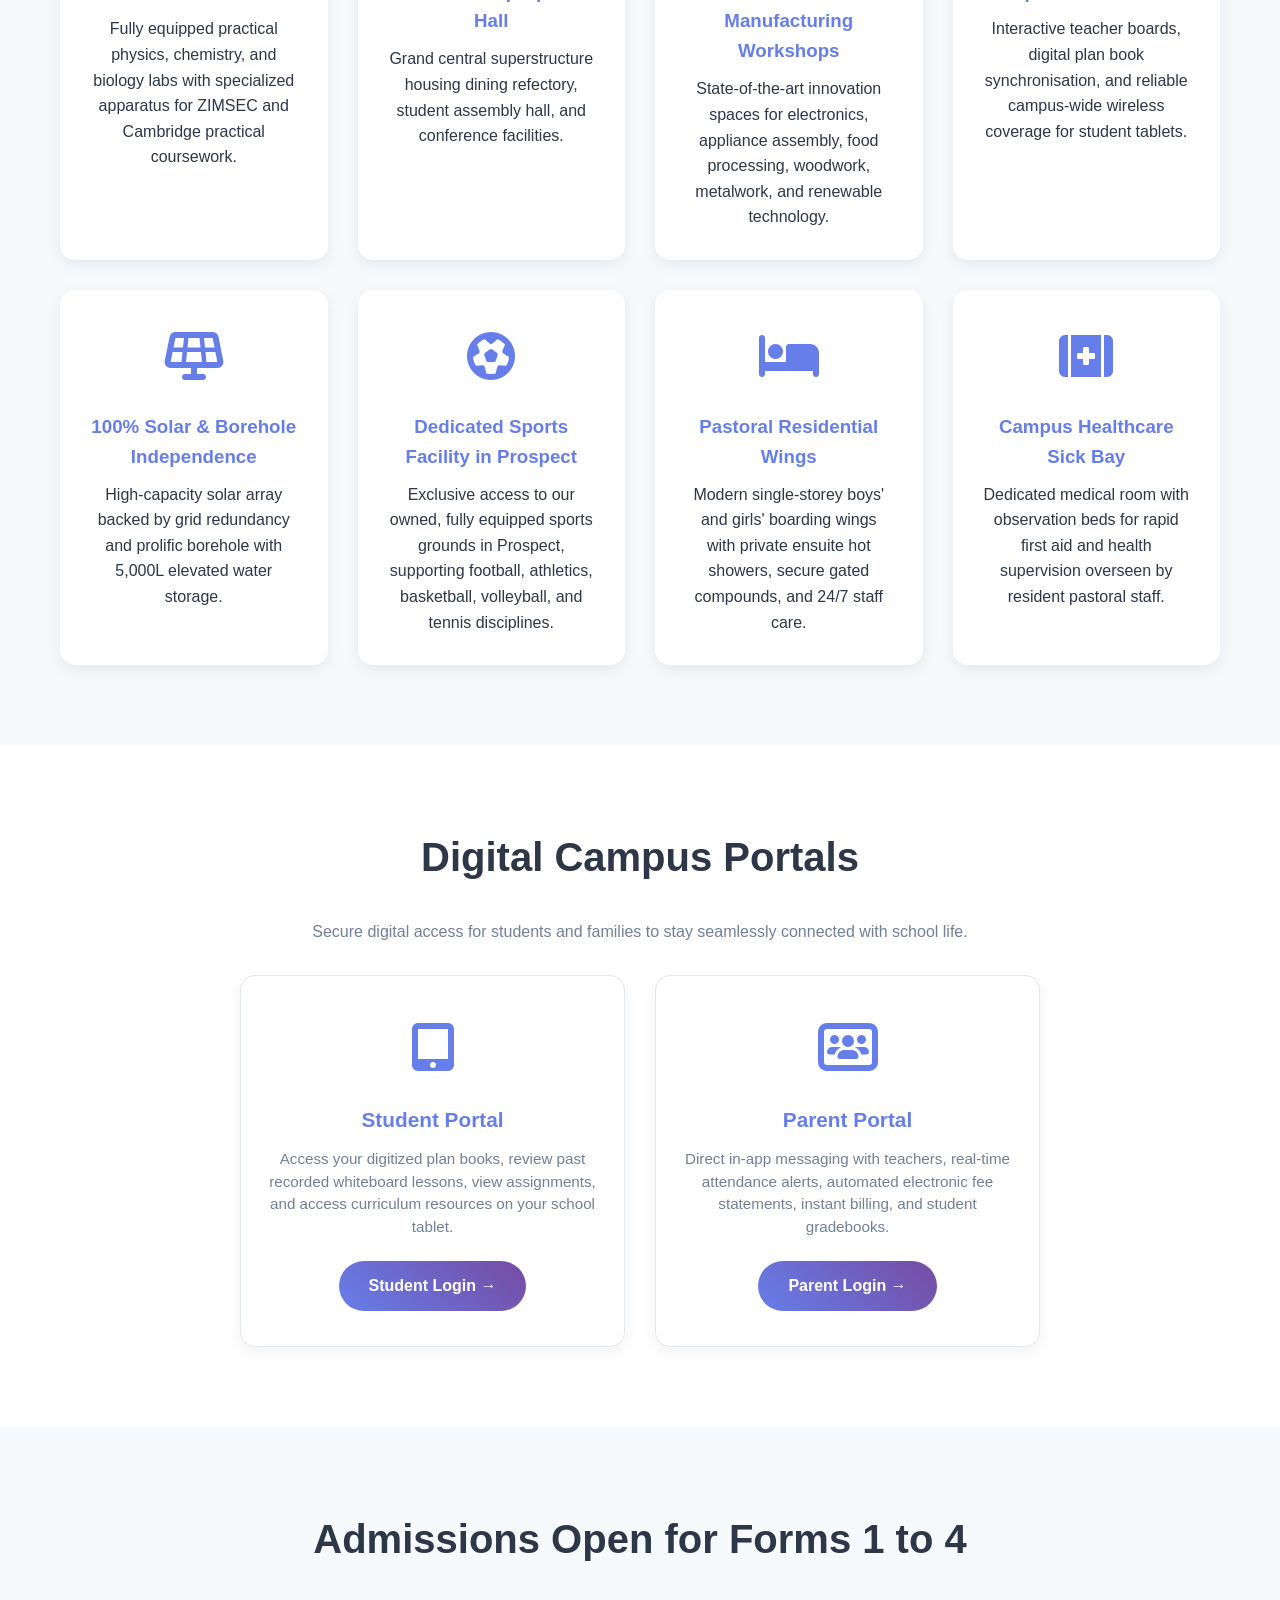
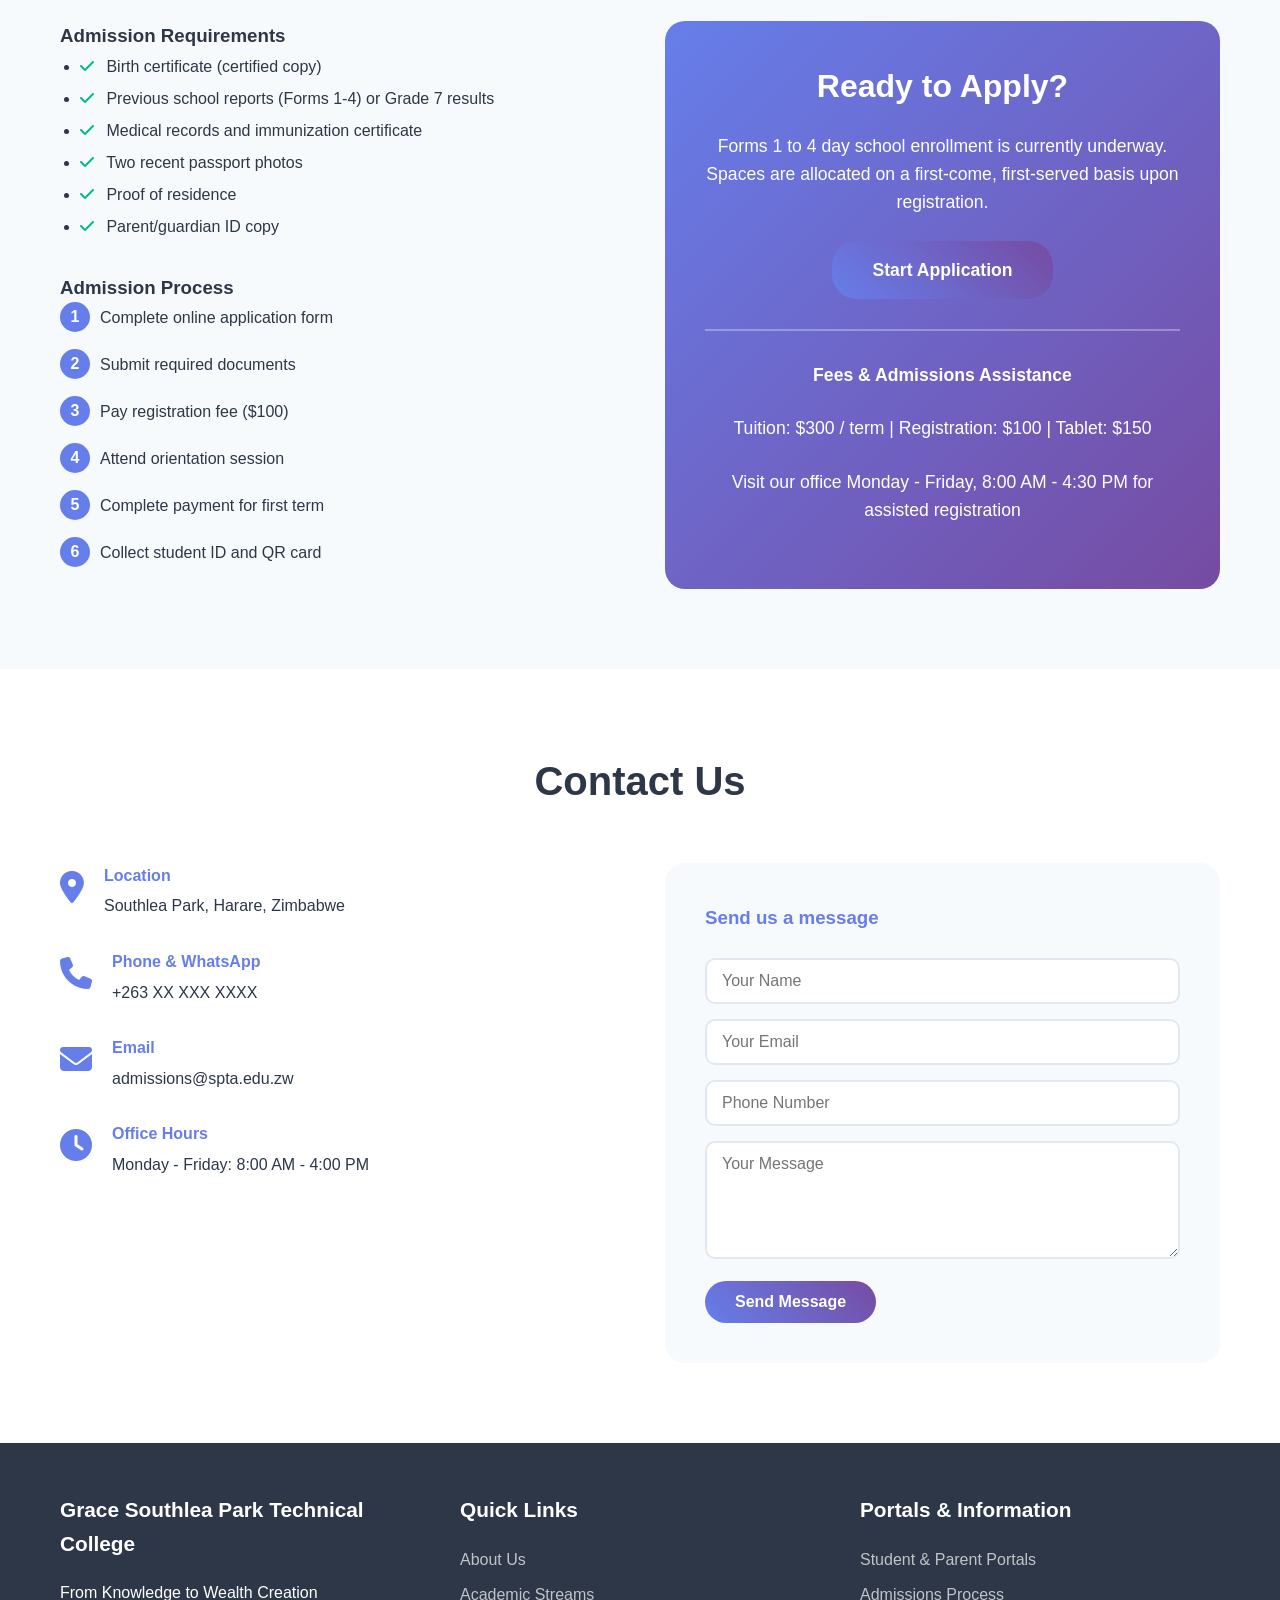
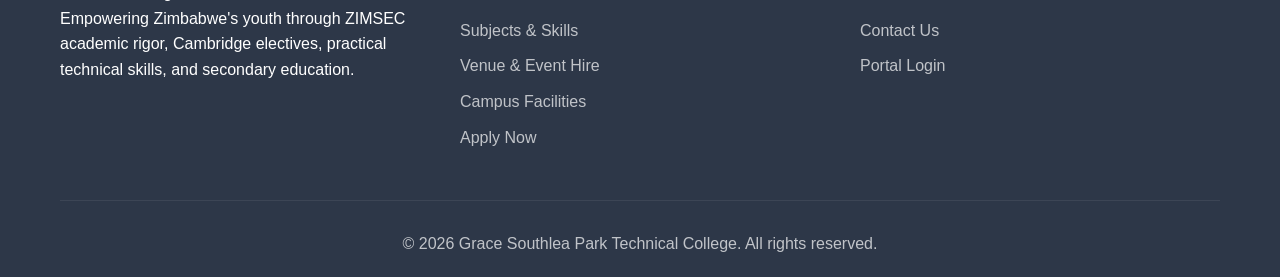
==== commit 57775aef: "Launch ready: Full ZIMSEC & tech tracks, Day School pricing, Venue Hire landing page, and Font Aweso" ====
--- a/public/index.html
+++ b/public/index.html
@@ -1,25 +1,36 @@
-<!DOCTYPE html>
+﻿<!DOCTYPE html>
 <html lang="en">
 <head>
     <meta charset="UTF-8">
     <meta name="viewport" content="width=device-width, initial-scale=1.0">
-    <title>Southlea Park Technical Academy - From Knowledge to Wealth Creation</title>
+    <title>Grace Southlea Park Technical College - From Knowledge to Wealth Creation</title>
+    <!-- Central Stylesheet -->
     <link rel="stylesheet" href="css/styles.css">
+    <!-- Font Awesome 6 Vector Icons CDN -->
+    <link rel="stylesheet" href="https://cdnjs.cloudflare.com/ajax/libs/font-awesome/6.5.1/css/all.min.css">
 </head>
 <body>
-    <!-- Navigation -->
+    <!-- Top Announcement Alert -->
+    <div class="top-alert-bar">
+        <span><i class="fa-solid fa-bullhorn"></i> Day School Launch 2027 Enrollment Open | Boarding Suites Available by Inquiry | Venue Hire Bookings Open</span>
+        <a href="#admissions">Secure Place &rarr;</a>
+    </div>
+
+    <!-- Navigation (Streamlined to 5 Clean Links) -->
     <nav class="navbar">
         <div class="container">
             <div class="nav-brand">
-                <span class="logo">🏫 SPTA</span>
-                <span class="brand-name">Southlea Park Technical Academy</span>
+                <span class="logo"><i class="fa-solid fa-graduation-cap" style="color: var(--primary);"></i></span>
+                <span class="brand-name">Grace Southlea Park Technical College</span>
             </div>
             <div class="nav-links">
                 <a href="#about">About</a>
-                <a href="#programs">Programs</a>
-                <a href="#facilities">Facilities</a>
+                <a href="#programs">Academics</a>
+                <a href="#curriculum">Subjects & Skills</a>
+                <a href="venue-hire.html">Venue & Event Hire</a>
+                <a href="#facilities">Campus Facilities</a>
                 <a href="#admissions">Admissions</a>
-                <a href="#contact">Contact</a>
+                <a href="login.html" class="btn-portal">Portal Login</a>
                 <a href="register.html" class="btn-register">Apply Now</a>
             </div>
         </div>
@@ -30,164 +41,228 @@
         <div class="hero-overlay"></div>
         <div class="hero-content">
             <h1>From Knowledge to Wealth Creation</h1>
-            <p class="tagline">Empowering Zimbabwe's Future Through Excellence in Education & Practical Skills</p>
+            <p class="tagline">Empowering Zimbabwe's Future Through Full ZIMSEC Academic Rigor, Cambridge Electives, Practical Technical Manufacturing & Secondary Vocational Excellence</p>
             <div class="hero-buttons">
-                <a href="register.html" class="btn btn-primary">Apply for 2026</a>
-                <a href="#programs" class="btn btn-secondary">Explore Programs</a>
+                <a href="register.html" class="btn btn-primary">Enroll for Form 1 - 4</a>
+                <a href="#curriculum" class="btn btn-secondary">Explore Subjects & Trades</a>
             </div>
             <div class="hero-features">
                 <div class="feature-box">
-                    <span class="feature-icon">🍽️</span>
+                    <span class="feature-icon"><i class="fa-solid fa-utensils"></i></span>
                     <span>3 Meals Daily</span>
                 </div>
                 <div class="feature-box">
-                    <span class="feature-icon">💻</span>
-                    <span>Digital Learning</span>
-                </div>
-                <div class="feature-box">
-                    <span class="feature-icon">🌍</span>
-                    <span>International Syllabus</span>
-                </div>
-                <div class="feature-box">
-                    <span class="feature-icon">🚌</span>
-                    <span>Transport Available</span>
-                </div>
-            </div>
-        </div>
-    </section>
-
-    <!-- About Section -->
+                    <span class="feature-icon"><i class="fa-solid fa-tablet-screen-button"></i></span>
+                    <span>Digital Learning & Tablets</span>
+                </div>
+                <div class="feature-box">
+                    <span class="feature-icon"><i class="fa-solid fa-solar-panel"></i></span>
+                    <span>100% Solar & Borehole</span>
+                </div>
+                <div class="feature-box">
+                    <span class="feature-icon"><i class="fa-solid fa-bus"></i></span>
+                    <span>Safe Transport Available</span>
+                </div>
+                <div class="feature-box">
+                    <span class="feature-icon"><i class="fa-solid fa-earth-africa"></i></span>
+                    <span>Global Educational Tours</span>
+                </div>
+                <div class="feature-box">
+                    <span class="feature-icon"><i class="fa-solid fa-bed"></i></span>
+                    <span>Boarding by Inquiry</span>
+                </div>
+            </div>
+        </div>
+    </section>
+
+    <!-- About Section - Symmetrical 3 Cards -->
     <section id="about" class="section">
         <div class="container">
-            <h2 class="section-title">Why Southlea Park Technical Academy?</h2>
+            <h2 class="section-title">Why Grace Southlea Park Technical College?</h2>
             <div class="about-grid">
                 <div class="about-card">
-                    <div class="card-icon">🎓</div>
-                    <h3>Academic Excellence</h3>
-                    <p>International high school syllabus (IGCSE & A-Level) preparing students for global opportunities</p>
+                    <div class="card-icon"><i class="fa-solid fa-book-open-reader" style="color: var(--primary);"></i></div>
+                    <h3>Full ZIMSEC Curriculum & Cambridge Electives</h3>
+                    <p>Comprehensive academic disciplines across sciences, commercial arts, and humanities, preparing learners for top national ZIMSEC qualifications with Cambridge IGCSE options.</p>
                 </div>
                 <div class="about-card">
-                    <div class="card-icon">🔧</div>
-                    <h3>Technical Skills</h3>
-                    <p>Hands-on vocational training in motor assembly, food processing, marine technology, and more</p>
+                    <div class="card-icon"><i class="fa-solid fa-industry" style="color: var(--primary);"></i></div>
+                    <h3>Applied Manufacturing Mastery</h3>
+                    <p>Real hands-on secondary training in food manufacturing, domestic appliance production, electronics, metalwork, woodwork, and solar engineering designed for Zimbabwe's economic landscape.</p>
                 </div>
                 <div class="about-card">
-                    <div class="card-icon">💼</div>
-                    <h3>Career Ready</h3>
-                    <p>Graduate job-ready with both academic qualifications and marketable practical skills</p>
-                </div>
-                <div class="about-card">
-                    <div class="card-icon">🌟</div>
-                    <h3>Character Development</h3>
-                    <p>Leadership training, entrepreneurship, and values-based education for holistic growth</p>
-                </div>
-            </div>
-        </div>
-    </section>
-
-    <!-- Differentiators Section -->
+                    <div class="card-icon"><i class="fa-solid fa-handshake" style="color: var(--primary);"></i></div>
+                    <h3>Wealth Creation & Industry Placements</h3>
+                    <p>Practical enterprise literacy, mandatory student industry placements, and disciplined character building ensuring school leavers produce wealth rather than seek employment.</p>
+                </div>
+            </div>
+        </div>
+    </section>
+
+    <!-- Comprehensive Subjects & Curriculum Section -->
+    <section id="curriculum" class="section" style="background: white;">
+        <div class="container">
+            <h2 class="section-title">Academic Curriculum & Technical Trades</h2>
+            <p style="text-align: center; max-width: 850px; margin: -20px auto 40px auto; color: #718096;">
+                A balanced secondary education combining standard ZIMSEC academic excellence with applied technical disciplines, agriculture, design, and practical workshop trades.
+            </p>
+
+            <div class="about-grid" style="grid-template-columns: repeat(auto-fit, minmax(280px, 1fr)) !important;">
+                <!-- Regular Academic Core -->
+                <div class="about-card" style="text-align: left;">
+                    <div class="card-icon" style="text-align: center;"><i class="fa-solid fa-atom" style="color: var(--primary);"></i></div>
+                    <h3 style="text-align: center;">Sciences & Mathematics</h3>
+                    <ul style="list-style: none; padding-left: 0; line-height: 1.8;">
+                        <li><i class="fa-solid fa-check" style="color: var(--success); margin-right: 8px;"></i> Mathematics</li>
+                        <li><i class="fa-solid fa-check" style="color: var(--success); margin-right: 8px;"></i> Combined Science</li>
+                        <li><i class="fa-solid fa-check" style="color: var(--success); margin-right: 8px;"></i> Pure Biology</li>
+                        <li><i class="fa-solid fa-check" style="color: var(--success); margin-right: 8px;"></i> Pure Chemistry</li>
+                        <li><i class="fa-solid fa-check" style="color: var(--success); margin-right: 8px;"></i> Pure Physics</li>
+                        <li><i class="fa-solid fa-check" style="color: var(--success); margin-right: 8px;"></i> Geology & Earth Sciences</li>
+                    </ul>
+                </div>
+
+                <!-- Languages & Humanities -->
+                <div class="about-card" style="text-align: left;">
+                    <div class="card-icon" style="text-align: center;"><i class="fa-solid fa-landmark" style="color: var(--primary);"></i></div>
+                    <h3 style="text-align: center;">Languages, Arts & Business</h3>
+                    <ul style="list-style: none; padding-left: 0; line-height: 1.8;">
+                        <li><i class="fa-solid fa-check" style="color: var(--success); margin-right: 8px;"></i> English Language</li>
+                        <li><i class="fa-solid fa-check" style="color: var(--success); margin-right: 8px;"></i> ChiShona Language & Heritage</li>
+                        <li><i class="fa-solid fa-check" style="color: var(--success); margin-right: 8px;"></i> Literature in English</li>
+                        <li><i class="fa-solid fa-check" style="color: var(--success); margin-right: 8px;"></i> History & Heritage Studies</li>
+                        <li><i class="fa-solid fa-check" style="color: var(--success); margin-right: 8px;"></i> Geography</li>
+                        <li><i class="fa-solid fa-check" style="color: var(--success); margin-right: 8px;"></i> Divinity / Religious Studies</li>
+                        <li><i class="fa-solid fa-check" style="color: var(--success); margin-right: 8px;"></i> Management of Business (MOB)</li>
+                    </ul>
+                </div>
+
+                <!-- Practical Technical & Vocational Subjects -->
+                <div class="about-card" style="text-align: left;">
+                    <div class="card-icon" style="text-align: center;"><i class="fa-solid fa-compass-drafting" style="color: var(--primary);"></i></div>
+                    <h3 style="text-align: center;">Technical, Vocational & Agro</h3>
+                    <ul style="list-style: none; padding-left: 0; line-height: 1.8;">
+                        <li><i class="fa-solid fa-check" style="color: var(--success); margin-right: 8px;"></i> Agriculture & Horticulture</li>
+                        <li><i class="fa-solid fa-check" style="color: var(--success); margin-right: 8px;"></i> Metalwork & Fabrication</li>
+                        <li><i class="fa-solid fa-check" style="color: var(--success); margin-right: 8px;"></i> Woodwork & Carpentry</li>
+                        <li><i class="fa-solid fa-check" style="color: var(--success); margin-right: 8px;"></i> Building Studies & Architecture</li>
+                        <li><i class="fa-solid fa-check" style="color: var(--success); margin-right: 8px;"></i> Food and Nutrition</li>
+                        <li><i class="fa-solid fa-check" style="color: var(--success); margin-right: 8px;"></i> Fashion and Fabrics (Textiles)</li>
+                        <li><i class="fa-solid fa-check" style="color: var(--success); margin-right: 8px;"></i> Full ZIMSEC Syllabi Available</li>
+                    </ul>
+                </div>
+            </div>
+        </div>
+    </section>
+
+    <!-- Differentiators Section - 6 Balanced Items -->
     <section class="differentiators">
         <div class="container">
             <h2 class="section-title">What Makes Us Different</h2>
             <div class="diff-grid">
                 <div class="diff-item">
                     <span class="diff-number">01</span>
-                    <h3>Complete Meal Program</h3>
-                    <p>Nutritious breakfast, break-time snack, and lunch provided daily. No child goes hungry at SPTA.</p>
+                    <h3>Complete 3-Meal Dining Program</h3>
+                    <p>Nutritious breakfast, mid-morning snack, and hot cooked lunch provided daily for all students, with full dinner service for our boarding community.</p>
                 </div>
                 <div class="diff-item">
                     <span class="diff-number">02</span>
-                    <h3>Digital Learning Platform</h3>
-                    <p>All learning content digitized. Students get tablets with access to lessons, homework, and revision materials 24/7.</p>
+                    <h3>Digitised Plan Books & 24/7 Lesson Revision</h3>
+                    <p>All curriculum lessons and teacher plan books are digitised. Students use their school-issued tablets to review classroom notes and digital whiteboard sessions anytime.</p>
                 </div>
                 <div class="diff-item">
                     <span class="diff-number">03</span>
-                    <h3>International Exposure</h3>
-                    <p>Educational trips within Africa and beyond. Foreign language programs. Global perspective.</p>
+                    <h3>Global Tours: Europe, Asia, Americas & Africa</h3>
+                    <p>Curated international academic expeditions, university immersions, and cultural tours across Europe, Asia, the Americas, and Africa for genuine global exposure.</p>
                 </div>
                 <div class="diff-item">
                     <span class="diff-number">04</span>
-                    <h3>Real-Time Parent Updates</h3>
-                    <p>Digital leaderboards, instant attendance notifications, academic progress tracking via parent portal.</p>
+                    <h3>Real-Time Parent Ecosystem & In-App Messaging</h3>
+                    <p>Direct in-app messaging with subject teachers, instant attendance alerts, digital leaderboards, and live academic progress tracking via the Parent Portal.</p>
                 </div>
                 <div class="diff-item">
                     <span class="diff-number">05</span>
-                    <h3>Technology Integration</h3>
-                    <p>High-speed internet access, computer labs, tablets for every student. Preparing digital natives.</p>
+                    <h3>Safe Dedicated Transport & Wi-Fi</h3>
+                    <p>Reliable day scholar transport with GPS tracking, alongside campus-wide high-speed wireless coverage powering student tablets and digital research.</p>
                 </div>
                 <div class="diff-item">
                     <span class="diff-number">06</span>
-                    <h3>Safe Transport</h3>
-                    <p>Reliable school transport with GPS tracking. Parents receive entry/exit notifications.</p>
-                </div>
-            </div>
-        </div>
-    </section>
-
-    <!-- Programs Section -->
+                    <h3>Unbroken Utilities: 100% Solar & Borehole</h3>
+                    <p>Continuous hybrid solar electricity and on-site borehole water supply with elevated storage, ensuring zero downtime for studies, laboratories, or hostels.</p>
+                </div>
+            </div>
+        </div>
+    </section>
+
+    <!-- Programs Section - Symmetrical 3 Columns -->
     <section id="programs" class="section programs-section">
         <div class="container">
-            <h2 class="section-title">Our Programs</h2>
+            <h2 class="section-title">Academic & Technical Tracks (Forms 1 to 4)</h2>
+            <p style="text-align: center; max-width: 800px; margin: -20px auto 40px auto; color: #718096;">
+                Now enrolling Forms 1 through 4 for our Day School launch. Advance registrations and term fees are currently being accepted.
+            </p>
             <div class="programs-grid">
-                <div class="program-card">
+                <!-- Day Scholar Form 1-4 -->
+                <div class="program-card featured">
+                    <div class="featured-badge">Launch Program</div>
                     <div class="program-header" style="background: linear-gradient(135deg, #667eea 0%, #764ba2 100%);">
-                        <h3>Form 1-4 (IGCSE)</h3>
-                        <p class="price">$200/term</p>
+                        <h3>Day Scholar (Forms 1-4)</h3>
+                        <p class="price">$300 / term</p>
                     </div>
                     <div class="program-body">
                         <ul class="program-features">
-                            <li>✓ Cambridge IGCSE Curriculum</li>
-                            <li>✓ Vocational Skills Integration</li>
-                            <li>✓ Digital Learning Materials</li>
-                            <li>✓ Daily Meals Included</li>
-                            <li>✓ Tablet Provided</li>
-                            <li>✓ Small Classes (Max 16 students)</li>
+                            <li><i class="fa-solid fa-check" style="color: var(--success); margin-right: 8px;"></i> Full ZIMSEC Subjects & Cambridge Electives</li>
+                            <li><i class="fa-solid fa-check" style="color: var(--success); margin-right: 8px;"></i> Daily Nutritious Cooked Midday Lunch</li>
+                            <li><i class="fa-solid fa-check" style="color: var(--success); margin-right: 8px;"></i> Personal Student Tablet & Digital Plan Books</li>
+                            <li><i class="fa-solid fa-check" style="color: var(--success); margin-right: 8px;"></i> High-Speed Campus Wi-Fi & Science Labs</li>
+                            <li><i class="fa-solid fa-check" style="color: var(--success); margin-right: 8px;"></i> Supervised Afternoon Prep & Practical Workshops</li>
+                            <li><i class="fa-solid fa-check" style="color: var(--success); margin-right: 8px;"></i> Safe Dedicated Transport Available ($1/day)</li>
                         </ul>
-                        <a href="register.html" class="btn btn-primary">Apply Now</a>
-                    </div>
-                </div>
-
-                <div class="program-card featured">
-                    <div class="featured-badge">Most Popular</div>
-                    <div class="program-header" style="background: linear-gradient(135deg, #f093fb 0%, #f5576c 100%);">
-                        <h3>Form 5-6 (A-Level)</h3>
-                        <p class="price">$300/term</p>
+                        <a href="register.html" class="btn btn-primary">Apply as Day Scholar</a>
+                    </div>
+                </div>
+
+                <!-- Secondary Technical Manufacturing & Placements -->
+                <div class="program-card">
+                    <div class="program-header" style="background: linear-gradient(135deg, #00b894 0%, #0984e3 100%);">
+                        <h3>Technical & Manufacturing Tracks</h3>
+                        <p class="price">Zimbabwe Contextual</p>
                     </div>
                     <div class="program-body">
                         <ul class="program-features">
-                            <li>✓ Cambridge A-Level Curriculum</li>
-                            <li>✓ Professional Qualifications Track</li>
-                            <li>✓ Advanced Technical Skills</li>
-                            <li>✓ Daily Meals Included</li>
-                            <li>✓ Tablet Provided</li>
-                            <li>✓ University Preparation</li>
-                            <li>✓ Career Mentorship</li>
+                            <li><i class="fa-solid fa-check" style="color: var(--success); margin-right: 8px;"></i> Food Manufacturing, Processing & Agro-Tech</li>
+                            <li><i class="fa-solid fa-check" style="color: var(--success); margin-right: 8px;"></i> Computer Programming, Web Tech & Robotics</li>
+                            <li><i class="fa-solid fa-check" style="color: var(--success); margin-right: 8px;"></i> Renewable Energy Systems & Solar Design</li>
+                            <li><i class="fa-solid fa-check" style="color: var(--success); margin-right: 8px;"></i> Electronics & Electrical Circuits</li>
+                            <li><i class="fa-solid fa-check" style="color: var(--success); margin-right: 8px;"></i> Daily Domestic & Commercial Appliances Assembly</li>
+                            <li><i class="fa-solid fa-check" style="color: var(--success); margin-right: 8px;"></i> Structured Student Industry Placements</li>
                         </ul>
-                        <a href="register.html" class="btn btn-primary">Apply Now</a>
-                    </div>
-                </div>
-
+                        <a href="register.html" class="btn btn-primary">Inquire Tracks</a>
+                    </div>
+                </div>
+
+                <!-- Residential Boarding by Inquiry -->
                 <div class="program-card">
-                    <div class="program-header" style="background: linear-gradient(135deg, #4facfe 0%, #00f2fe 100%);">
-                        <h3>Vocational Programs</h3>
-                        <p class="price">Custom</p>
+                    <div class="program-header" style="background: linear-gradient(135deg, #1b365d 0%, #2563eb 100%);">
+                        <h3>Residential Boarding Suites</h3>
+                        <p class="price">By Inquiry</p>
                     </div>
                     <div class="program-body">
                         <ul class="program-features">
-                            <li>✓ Motor Assembly & Maintenance</li>
-                            <li>✓ Food Processing Technology</li>
-                            <li>✓ Marine Technology</li>
-                            <li>✓ Computer Programming</li>
-                            <li>✓ Renewable Energy Systems</li>
-                            <li>✓ Certificate Programs</li>
+                            <li><i class="fa-solid fa-check" style="color: var(--success); margin-right: 8px;"></i> Full Term & Weekly (Sun-Fri) Options Available</li>
+                            <li><i class="fa-solid fa-check" style="color: var(--success); margin-right: 8px;"></i> Dedicated Single-Storey Boys & Girls Wings</li>
+                            <li><i class="fa-solid fa-check" style="color: var(--success); margin-right: 8px;"></i> 3 Hot Balanced Meals Daily in Dining Hall</li>
+                            <li><i class="fa-solid fa-check" style="color: var(--success); margin-right: 8px;"></i> Enclosed Hot Shower & Ablution Facilities</li>
+                            <li><i class="fa-solid fa-check" style="color: var(--success); margin-right: 8px;"></i> 24/7 Resident Matron & Boarding Master</li>
+                            <li><i class="fa-solid fa-check" style="color: var(--success); margin-right: 8px;"></i> Supervised Evening Academic Prep</li>
                         </ul>
-                        <a href="register.html" class="btn btn-primary">Inquire</a>
+                        <a href="https://wa.me/263XXXXXXXXX?text=Hello%20GSTC%2C%20I%20would%20like%20to%20inquire%20about%20boarding%20accommodation%20for%20Form%201-4" class="btn btn-secondary" style="border: 1px solid var(--primary);">Inquire Boarding</a>
                     </div>
                 </div>
             </div>
 
             <div class="pricing-note">
-                <p><strong>Additional Fees:</strong> Registration: $50 (one-time) | Tablet: $150 (one-time) | Transport: $1/day (optional)</p>
+                <p><strong>Launch Fee Structure:</strong> Tuition: <strong>$300 per term</strong> | Registration Fee: <strong>$100 (one-time)</strong> | Student Tablet: <strong>$150 (one-time)</strong> | Transport: <strong>$1/day (optional)</strong></p>
             </div>
         </div>
     </section>
@@ -195,63 +270,97 @@
     <!-- Facilities Section -->
     <section id="facilities" class="section">
         <div class="container">
-            <h2 class="section-title">World-Class Facilities</h2>
+            <h2 class="section-title">World-Class Campus Facilities</h2>
             <div class="facilities-grid">
                 <div class="facility-card">
-                    <span class="facility-icon">🔬</span>
+                    <span class="facility-icon"><i class="fa-solid fa-flask-vial" style="color: var(--primary);"></i></span>
                     <h3>Science Laboratories</h3>
-                    <p>Fully equipped physics, chemistry, and biology labs for hands-on experiments</p>
-                </div>
-                <div class="facility-card">
-                    <span class="facility-icon">🔧</span>
-                    <h3>Technical Workshops</h3>
-                    <p>Motor assembly, food processing, and marine technology training facilities</p>
-                </div>
-                <div class="facility-card">
-                    <span class="facility-icon">💻</span>
-                    <h3>Computer Labs</h3>
-                    <p>High-speed internet, modern computers, programming and design software</p>
-                </div>
-                <div class="facility-card">
-                    <span class="facility-icon">📚</span>
-                    <h3>Digital Library</h3>
-                    <p>Extensive collection of e-books, research materials, and learning resources</p>
-                </div>
-                <div class="facility-card">
-                    <span class="facility-icon">🍽️</span>
-                    <h3>Dining Hall</h3>
-                    <p>Clean, modern cafeteria serving nutritious meals throughout the day</p>
-                </div>
-                <div class="facility-card">
-                    <span class="facility-icon">⚡</span>
-                    <h3>Solar Power</h3>
-                    <p>100% renewable energy campus with backup systems for uninterrupted learning</p>
-                </div>
-            </div>
-        </div>
-    </section>
-
-    <!-- Admissions Section -->
+                    <p>Fully equipped practical physics, chemistry, and biology labs with specialized apparatus for ZIMSEC and Cambridge practical coursework.</p>
+                </div>
+                <div class="facility-card">
+                    <span class="facility-icon"><i class="fa-solid fa-building" style="color: var(--primary);"></i></span>
+                    <h3>350m² Multipurpose Hall</h3>
+                    <p>Grand central superstructure housing dining refectory, student assembly hall, and conference facilities.</p>
+                </div>
+                <div class="facility-card">
+                    <span class="facility-icon"><i class="fa-solid fa-screwdriver-wrench" style="color: var(--primary);"></i></span>
+                    <h3>Technical & Manufacturing Workshops</h3>
+                    <p>State-of-the-art innovation spaces for electronics, appliance assembly, food processing, woodwork, metalwork, and renewable technology.</p>
+                </div>
+                <div class="facility-card">
+                    <span class="facility-icon"><i class="fa-solid fa-laptop-code" style="color: var(--primary);"></i></span>
+                    <h3>Computer Labs & Wi-Fi</h3>
+                    <p>Interactive teacher boards, digital plan book synchronisation, and reliable campus-wide wireless coverage for student tablets.</p>
+                </div>
+                <div class="facility-card">
+                    <span class="facility-icon"><i class="fa-solid fa-solar-panel" style="color: var(--primary);"></i></span>
+                    <h3>100% Solar & Borehole Independence</h3>
+                    <p>High-capacity solar array backed by grid redundancy and prolific borehole with 5,000L elevated water storage.</p>
+                </div>
+                <div class="facility-card">
+                    <span class="facility-icon"><i class="fa-solid fa-futbol" style="color: var(--primary);"></i></span>
+                    <h3>Dedicated Sports Facility in Prospect</h3>
+                    <p>Exclusive access to our owned, fully equipped sports grounds in Prospect, supporting football, athletics, basketball, volleyball, and tennis disciplines.</p>
+                </div>
+                <div class="facility-card">
+                    <span class="facility-icon"><i class="fa-solid fa-bed" style="color: var(--primary);"></i></span>
+                    <h3>Pastoral Residential Wings</h3>
+                    <p>Modern single-storey boys' and girls' boarding wings with private ensuite hot showers, secure gated compounds, and 24/7 staff care.</p>
+                </div>
+                <div class="facility-card">
+                    <span class="facility-icon"><i class="fa-solid fa-kit-medical" style="color: var(--primary);"></i></span>
+                    <h3>Campus Healthcare Sick Bay</h3>
+                    <p>Dedicated medical room with observation beds for rapid first aid and health supervision overseen by resident pastoral staff.</p>
+                </div>
+            </div>
+        </div>
+    </section>
+
+    <!-- Public Portals Section - Strictly Parent & Student Only -->
+    <section id="portals" class="section" style="background: white;">
+        <div class="container">
+            <h2 class="section-title">Digital Campus Portals</h2>
+            <p style="text-align: center; max-width: 800px; margin: -20px auto 10px auto; color: #718096;">
+                Secure digital access for students and families to stay seamlessly connected with school life.
+            </p>
+            <div class="portal-dual-grid">
+                <div class="portal-box">
+                    <span class="portal-box-icon"><i class="fa-solid fa-tablet-screen-button" style="color: var(--primary);"></i></span>
+                    <h4>Student Portal</h4>
+                    <p>Access your digitized plan books, review past recorded whiteboard lessons, view assignments, and access curriculum resources on your school tablet.</p>
+                    <a href="login.html" class="btn btn-primary">Student Login &rarr;</a>
+                </div>
+                <div class="portal-box">
+                    <span class="portal-box-icon"><i class="fa-solid fa-users-rectangle" style="color: var(--primary);"></i></span>
+                    <h4>Parent Portal</h4>
+                    <p>Direct in-app messaging with teachers, real-time attendance alerts, automated electronic fee statements, instant billing, and student gradebooks.</p>
+                    <a href="login.html" class="btn btn-primary">Parent Login &rarr;</a>
+                </div>
+            </div>
+        </div>
+    </section>
+
+    <!-- Admissions Section - Exact 6-Step Admission Process Restored -->
     <section id="admissions" class="section admissions-section">
         <div class="container">
-            <h2 class="section-title">Admissions Open for January 2026</h2>
+            <h2 class="section-title">Admissions Open for Forms 1 to 4</h2>
             <div class="admissions-content">
                 <div class="admissions-info">
                     <h3>Admission Requirements</h3>
                     <ul class="requirements-list">
-                        <li>✓ Birth certificate (certified copy)</li>
-                        <li>✓ Previous school reports (Forms 1-4) or O-Level results (Forms 5-6)</li>
-                        <li>✓ Medical records and immunization certificate</li>
-                        <li>✓ Two recent passport photos</li>
-                        <li>✓ Proof of residence</li>
-                        <li>✓ Parent/guardian ID copy</li>
+                        <li><i class="fa-solid fa-check" style="color: var(--success); margin-right: 8px;"></i> Birth certificate (certified copy)</li>
+                        <li><i class="fa-solid fa-check" style="color: var(--success); margin-right: 8px;"></i> Previous school reports (Forms 1-4) or Grade 7 results</li>
+                        <li><i class="fa-solid fa-check" style="color: var(--success); margin-right: 8px;"></i> Medical records and immunization certificate</li>
+                        <li><i class="fa-solid fa-check" style="color: var(--success); margin-right: 8px;"></i> Two recent passport photos</li>
+                        <li><i class="fa-solid fa-check" style="color: var(--success); margin-right: 8px;"></i> Proof of residence</li>
+                        <li><i class="fa-solid fa-check" style="color: var(--success); margin-right: 8px;"></i> Parent/guardian ID copy</li>
                     </ul>
                     
                     <h3 style="margin-top: 30px;">Admission Process</h3>
                     <ol class="process-list">
                         <li>Complete online application form</li>
                         <li>Submit required documents</li>
-                        <li>Pay registration fee ($50)</li>
+                        <li>Pay registration fee ($100)</li>
                         <li>Attend orientation session</li>
                         <li>Complete payment for first term</li>
                         <li>Collect student ID and QR card</li>
@@ -261,12 +370,13 @@
                 <div class="admissions-cta">
                     <div class="cta-box">
                         <h3>Ready to Apply?</h3>
-                        <p>Spaces are limited to 16 students per class. Apply early to secure your child's spot.</p>
+                        <p>Forms 1 to 4 day school enrollment is currently underway. Spaces are allocated on a first-come, first-served basis upon registration.</p>
                         <a href="register.html" class="btn btn-large btn-primary">Start Application</a>
                         
                         <div class="cta-note">
-                            <p><strong>Need Help?</strong></p>
-                            <p>Visit our office Monday-Friday, 8am-4pm for assisted registration</p>
+                            <p><strong>Fees & Admissions Assistance</strong></p>
+                            <p>Tuition: $300 / term | Registration: $100 | Tablet: $150</p>
+                            <p>Visit our office Monday - Friday, 8:00 AM - 4:30 PM for assisted registration</p>
                         </div>
                     </div>
                 </div>
@@ -281,28 +391,28 @@
             <div class="contact-grid">
                 <div class="contact-info">
                     <div class="contact-item">
-                        <span class="contact-icon">📍</span>
+                        <span class="contact-icon"><i class="fa-solid fa-location-dot" style="color: var(--primary);"></i></span>
                         <div>
                             <h4>Location</h4>
                             <p>Southlea Park, Harare, Zimbabwe</p>
                         </div>
                     </div>
                     <div class="contact-item">
-                        <span class="contact-icon">📞</span>
+                        <span class="contact-icon"><i class="fa-solid fa-phone" style="color: var(--primary);"></i></span>
                         <div>
-                            <h4>Phone</h4>
+                            <h4>Phone & WhatsApp</h4>
                             <p>+263 XX XXX XXXX</p>
                         </div>
                     </div>
                     <div class="contact-item">
-                        <span class="contact-icon">📧</span>
+                        <span class="contact-icon"><i class="fa-solid fa-envelope" style="color: var(--primary);"></i></span>
                         <div>
                             <h4>Email</h4>
                             <p>admissions@spta.edu.zw</p>
                         </div>
                     </div>
                     <div class="contact-item">
-                        <span class="contact-icon">⏰</span>
+                        <span class="contact-icon"><i class="fa-solid fa-clock" style="color: var(--primary);"></i></span>
                         <div>
                             <h4>Office Hours</h4>
                             <p>Monday - Friday: 8:00 AM - 4:00 PM</p>
@@ -329,30 +439,39 @@
         <div class="container">
             <div class="footer-content">
                 <div class="footer-section">
-                    <h4>Southlea Park Technical Academy</h4>
+                    <h4>Grace Southlea Park Technical College</h4>
                     <p>From Knowledge to Wealth Creation</p>
-                    <p>Empowering Zimbabwe's Future</p>
+                    <p>Empowering Zimbabwe's youth through ZIMSEC academic rigor, Cambridge electives, practical technical skills, and secondary education.</p>
                 </div>
                 <div class="footer-section">
                     <h4>Quick Links</h4>
                     <a href="#about">About Us</a>
-                    <a href="#programs">Programs</a>
-                    <a href="#facilities">Facilities</a>
+                    <a href="#programs">Academic Streams</a>
+                    <a href="#curriculum">Subjects & Skills</a>
+                    <a href="venue-hire.html">Venue & Event Hire</a>
+                    <a href="#facilities">Campus Facilities</a>
                     <a href="register.html">Apply Now</a>
                 </div>
                 <div class="footer-section">
-                    <h4>Information</h4>
-                    <a href="#admissions">Admissions</a>
+                    <h4>Portals & Information</h4>
+                    <a href="#portals">Student & Parent Portals</a>
+                    <a href="#admissions">Admissions Process</a>
                     <a href="#contact">Contact Us</a>
                     <a href="login.html">Portal Login</a>
                 </div>
             </div>
             <div class="footer-bottom">
-                <p>&copy; 2025 Southlea Park Technical Academy. All rights reserved.</p>
+                <p>&copy; 2026 Grace Southlea Park Technical College. All rights reserved.</p>
             </div>
         </div>
     </footer>
+
+    <!-- Floating WhatsApp Admissions Button -->
+    <a href="https://wa.me/263XXXXXXXXX?text=Hello%20GSTC%2C%20I%20am%20inquiring%20about%20Forms%201%20to%204%20day%20school%20enrollment" class="whatsapp-float" target="_blank" rel="noopener">
+        <i class="fa-brands fa-whatsapp fa-lg"></i>
+        <span>Chat on WhatsApp</span>
+    </a>
 
     <script src="js/public.js"></script>
 </body>
-</html>+</html>
--- a/public/css/styles.css
+++ b/public/css/styles.css
@@ -844,4 +844,155 @@
     background: #d1ecf1;
     color: #0c5460;
     border: 1px solid #bee5eb;
-}+}
+/* ===== CUSTOM ENHANCEMENTS (GSTC MULTI-PAGE STYLING) ===== */
+
+/* Top Alert Bar */
+.top-alert-bar {
+    background: #1b365d;
+    color: #ffffff;
+    text-align: center;
+    padding: 10px 16px;
+    font-size: 0.95rem;
+    font-weight: 600;
+    border-bottom: 2px solid #b45309;
+}
+
+.top-alert-bar a {
+    color: #fbbf24;
+    text-decoration: underline;
+    margin-left: 8px;
+    font-weight: 700;
+}
+
+/* Portal Nav Button */
+.btn-portal {
+    background: transparent;
+    color: var(--primary);
+    border: 1.5px solid var(--primary);
+    padding: 8px 18px;
+    border-radius: 20px;
+    font-weight: 600;
+    text-decoration: none;
+    transition: all 0.3s ease;
+}
+
+.btn-portal:hover {
+    background: var(--primary);
+    color: white !important;
+}
+
+/* Floating WhatsApp Button */
+.whatsapp-float {
+    position: fixed;
+    bottom: 24px;
+    right: 24px;
+    background-color: #25d366;
+    color: #ffffff;
+    border-radius: 50px;
+    padding: 12px 22px;
+    font-size: 15px;
+    font-weight: 700;
+    box-shadow: 0 4px 14px rgba(0, 0, 0, 0.25);
+    z-index: 1000;
+    text-decoration: none;
+    display: flex;
+    align-items: center;
+    gap: 8px;
+    transition: transform 0.2s ease, box-shadow 0.2s ease;
+}
+
+.whatsapp-float:hover {
+    transform: translateY(-2px);
+    box-shadow: 0 6px 18px rgba(0, 0, 0, 0.3);
+    color: #ffffff;
+}
+
+/* Strict Grid Sizing: Exactly 3 Symmetrical Columns */
+@media (min-width: 993px) {
+    .about-grid, .programs-grid {
+        grid-template-columns: repeat(3, 1fr) !important;
+    }
+    .clubs-grid {
+        grid-template-columns: repeat(3, 1fr);
+    }
+}
+
+/* Portal Dual Grid (Student & Parent Only) */
+.portal-dual-grid {
+    display: grid;
+    grid-template-columns: repeat(2, 1fr);
+    gap: 30px;
+    max-width: 800px;
+    margin: 30px auto 0 auto;
+}
+
+@media (max-width: 768px) {
+    .portal-dual-grid {
+        grid-template-columns: 1fr;
+    }
+}
+
+.portal-box {
+    background: white;
+    border: 1px solid var(--gray);
+    border-radius: 15px;
+    padding: 35px 25px;
+    text-align: center;
+    box-shadow: 0 5px 15px rgba(0,0,0,0.06);
+    transition: transform 0.3s;
+}
+
+.portal-box:hover {
+    transform: translateY(-5px);
+    box-shadow: 0 10px 25px rgba(0,0,0,0.1);
+}
+
+.portal-box-icon {
+    font-size: 3rem;
+    margin-bottom: 15px;
+    display: inline-block;
+}
+
+.portal-box h4 {
+    color: var(--primary);
+    font-size: 1.3rem;
+    margin-bottom: 12px;
+}
+
+.portal-box p {
+    color: #718096;
+    font-size: 0.95rem;
+    line-height: 1.5;
+    margin-bottom: 22px;
+}
+
+/* Clubs Grid */
+.clubs-grid {
+    display: grid;
+    gap: 25px;
+    margin-top: 30px;
+}
+
+.club-card {
+    background: white;
+    border-left: 4px solid var(--secondary);
+    border-radius: 10px;
+    padding: 24px;
+    box-shadow: 0 4px 10px rgba(0,0,0,0.05);
+}
+
+.club-card h4 {
+    color: var(--primary);
+    font-size: 1.15rem;
+    margin-bottom: 8px;
+    display: flex;
+    align-items: center;
+    gap: 10px;
+}
+
+.club-card p {
+    color: #4a5568;
+    font-size: 0.95rem;
+    line-height: 1.5;
+}
